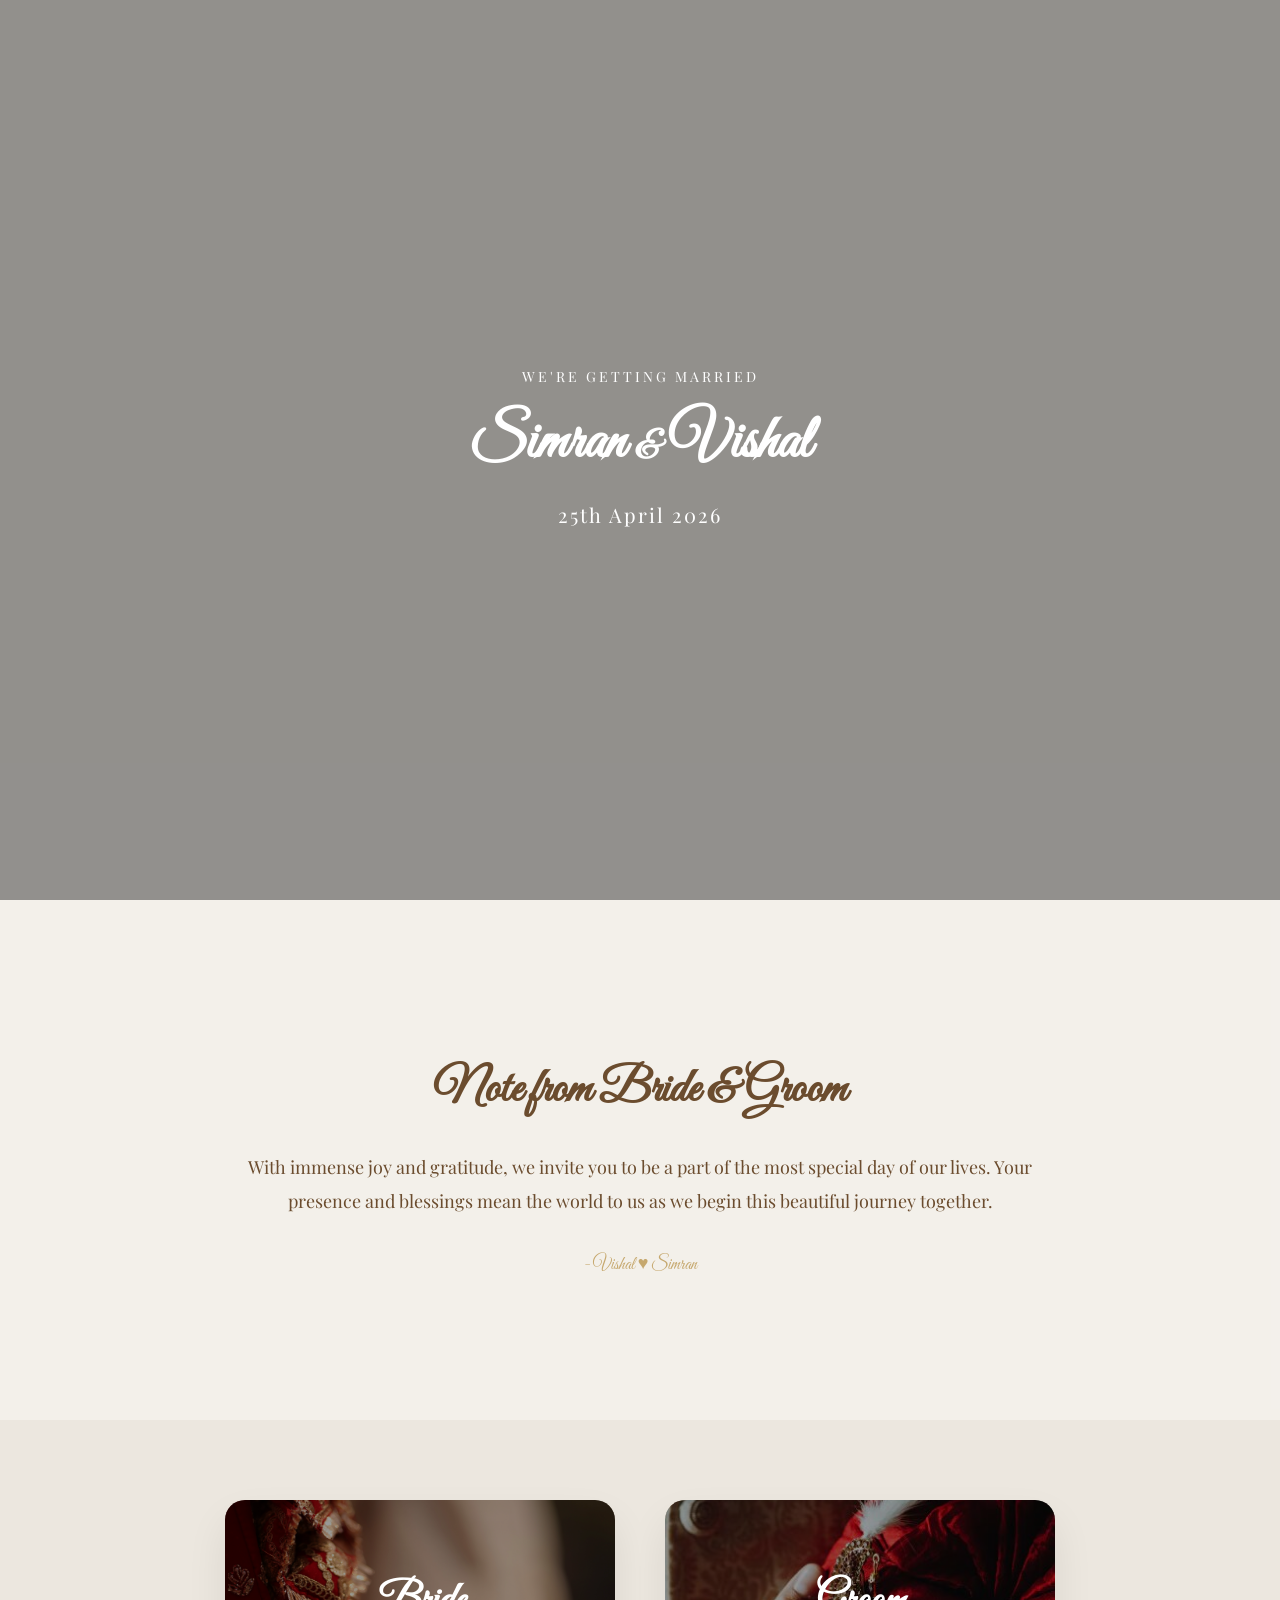
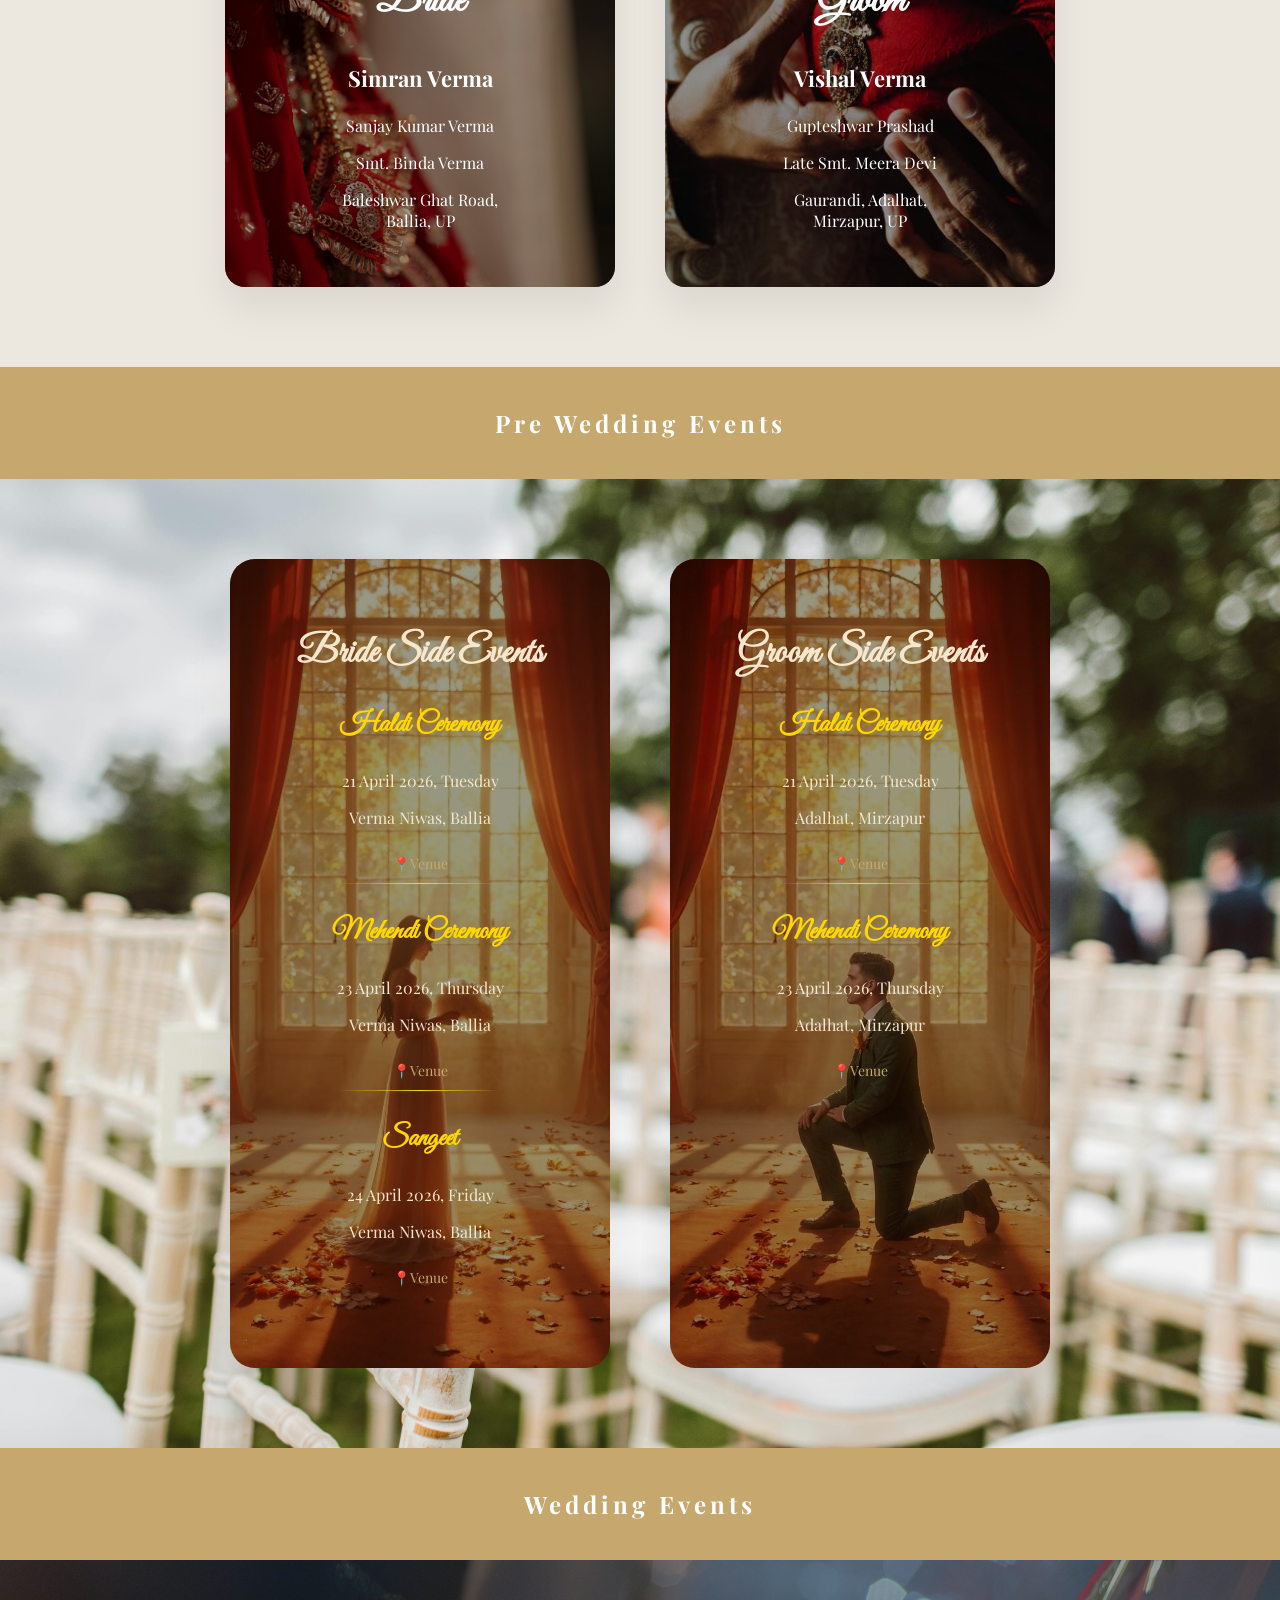
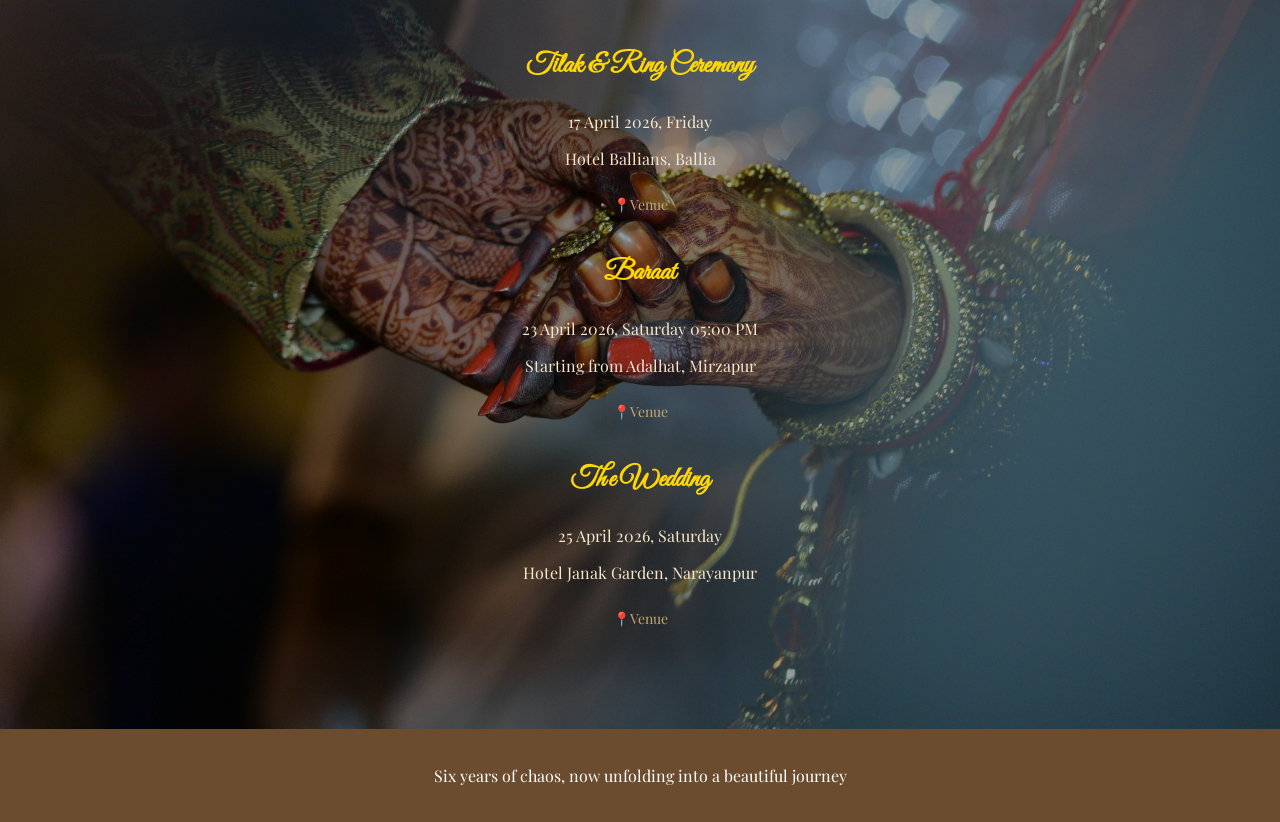
==== index.html @ 395eafcd "Update index.html" ====
<!DOCTYPE html>
<html lang="en">
<head>
    <meta charset="UTF-8">
    <meta name="viewport" content="width=device-width, initial-scale=1.0">
    <title>Simran Verma Weds Vishal Verma</title>

    <link href="https://fonts.googleapis.com/css2?family=Playfair+Display:wght@400;600&family=Great+Vibes&display=swap" rel="stylesheet">
    <link rel="stylesheet" href="style.css">
</head>
<script>
    const observer = new IntersectionObserver((entries) => {
        entries.forEach(entry => {
            if(entry.isIntersecting){
                entry.target.classList.add('show');
            }
        });
    }, {
        threshold: 0.2
    });

    document.querySelectorAll('.fade-in').forEach(el => {
        observer.observe(el);
    });
</script>
<body>

<!-- HERO SECTION -->
<section class="hero">
    <div class="overlay"></div>
    <div class="hero-content">
        <p class="top-text">WE'RE GETTING MARRIED</p>
        <h1 class="names">
            Simran <span>&</span> Vishal
        </h1>
        <p class="date">25th April 2026</p>
    </div>
</section>

<!-- Invitation Message -->
<section class="invitation-section">
    <div class="invitation-overlay"></div>

    <div class="invitation-content">
        <h2>Note from Bride & Groom</h2>
        <p>
            With immense joy and gratitude, we invite you to be a part of the
            most special day of our lives. Your presence and blessings mean the world to us as we begin
            this beautiful journey together.
        </p>
        <p class="signature">- Vishal ♥ Simran</p>
    </div>
</section>

<!-- BRIDE & GROOM DETAILS -->
<section class="couple-section">
    <div class="couple-box-bride">
        <h2>Bride</h2>
        <h3>Simran Verma</h3>
        <p>Sanjay Kumar Verma</p>
        <p>Smt. Binda Verma</p>
        <p>Baleshwar Ghat Road,<br>Ballia, UP</p>
    </div>

    <div class="couple-box-groom">
        <h2>Groom</h2>
        <h3>Vishal Verma</h3>
        <p>Gupteshwar Prashad</p>
        <p>Late Smt. Meera Devi</p>
        <p>Gaurandi, Adalhat,<br>Mirzapur, UP</p>
    </div>
</section>

<!-- PRE-WEDDING EVENTS -->
<section class="events-banner">
    <h2>Pre Wedding Events</h2>
</section>

<section class="events-grid">

    <!-- BRIDE SIDE EVENTS -->
    <div class="events-column events-column-bride">
        <h2>Bride Side Events</h2>

        <div class="event">
            <h3>Haldi Ceremony</h3>
            <p>21 April 2026, Tuesday</p>
            <p>Verma Niwas, Ballia</p>
            <a href="https://maps.app.goo.gl/3URLkUrjTAG8SNUw9"
               target="_blank"
               class="map-btn">
                📍Venue
            </a>
        </div>

        <div class="event">
            <h3>Mehendi Ceremony</h3>
            <p>23 April 2026, Thursday</p>
            <p>Verma Niwas, Ballia</p>
            <a href="https://maps.app.goo.gl/3URLkUrjTAG8SNUw9"
               target="_blank"
               class="map-btn">
                📍Venue
            </a>
        </div>

        <div class="event">
            <h3>Sangeet</h3>
            <p>24 April 2026, Friday</p>
            <p>Verma Niwas, Ballia</p>
            <a href="https://maps.app.goo.gl/3URLkUrjTAG8SNUw9"
               target="_blank"
               class="map-btn">
                📍Venue
            </a>
        </div>
    </div>

    <!-- GROOM SIDE EVENTS -->
    <div class="events-column events-column-groom">
        <h2>Groom Side Events</h2>

        <div class="event">
            <h3>Haldi Ceremony</h3>
            <p>21 April 2026, Tuesday</p>
            <p>Adalhat, Mirzapur</p>
            <a href="https://maps.app.goo.gl/bp29msp9GBs4qPZR9"
               target="_blank"
               class="map-btn">
                📍Venue
            </a>
        </div>

        <div class="event">
            <h3>Mehendi Ceremony</h3>
            <p>23 April 2026, Thursday</p>
            <p>Adalhat, Mirzapur</p>
            <a href="https://maps.app.goo.gl/bp29msp9GBs4qPZR9"
               target="_blank"
               class="map-btn">
                📍Venue
            </a>
        </div>
    </div>

</section>

<!-- MAIN EVENTS -->
<section class="main-events-banner">
    <h2>Wedding Events</h2>
</section>

<section class="events">
    <div class="event">
        <h3>Tilak & Ring Ceremony</h3>
        <p>17 April 2026, Friday</p>
        <p>Hotel Ballians, Ballia</p>
        <a href="https://maps.app.goo.gl/Qzhf5ViuwW3TLwXz7"
           target="_blank"
           class="map-btn">
            📍Venue
        </a>
    </div>

    <div class="event">
        <h3>Baraat</h3>
        <p>23 April 2026, Saturday 05:00 PM</p>
        <p>Starting from Adalhat, Mirzapur</p>
        <a href="https://maps.app.goo.gl/bp29msp9GBs4qPZR9"
           target="_blank"
           class="map-btn">
            📍Venue
        </a>
    </div>

    <div class="event">
        <h3>The Wedding</h3>
        <p>25 April 2026, Saturday</p>
        <p>Hotel Janak Garden, Narayanpur</p>
        <a href="https://maps.app.goo.gl/gWn8JpaJjytP5V3L7"
           target="_blank"
           class="map-btn">
            📍Venue
        </a>
    </div>
</section>

<footer>
    <p>Six years of chaos, now unfolding into a beautiful journey</p>
</footer>

</body>
</html>
---- style.css ----
/* GLOBAL */
body {
    margin: 0;
    font-family: 'Playfair Display', serif;
    background-color: #f3f0ea;
    color: #6b4c2e;
}

/* HERO */
.hero {
    height: 100vh;
    background: url('images/wedding-image.jpg') no-repeat center center/cover;
    display: flex;
    justify-content: center;
    align-items: center;
    text-align: center;
    position: relative;
}

.overlay {
    position: absolute;
    inset: 0;
    background: rgba(0,0,0,0.4);
}

.hero-content {
    position: relative;
    color: white;
}

.top-text {
    letter-spacing: 3px;
    font-size: 14px;
}

.names {
    font-family: 'Great Vibes', cursive;
    font-size: 60px;
    margin: 20px 0;
}

.names span {
    font-size: 40px;
}

.date {
    font-size: 20px;
    letter-spacing: 2px;
}

/* INVITATION */
.invitation-section{
    position:relative;
    padding:120px 20px;
    background: url('images/notes.jpg') no-repeat center center/cover;
    text-align:center;
}

.invitation-overlay{
    position:absolute;
    inset:0;
    background: rgba(243,240,234,0.4);
}

.invitation-content{
    position:relative;
    max-width:800px;
    margin:auto;
    color:#6b4c2e;
}

.invitation-content h2{
    font-family:'Great Vibes', cursive;
    font-size:48px;
    margin-bottom:30px;
}

.invitation-content p{
    font-size:18px;
    line-height:1.9;
}

/* COUPLE SECTION */
.couple-section{
    display:flex;
    gap:50px;
    padding:80px 20px;
    justify-content:center;
    flex-wrap:wrap;
    background:#ece7df;
}

.couple-box-bride,
.couple-box-groom{
    padding:40px 35px;
    width:320px;
    text-align:center;
    border-radius:20px;
    color:white;
    position:relative;
    overflow:hidden;
    box-shadow:0 20px 40px rgba(0,0,0,0.08);
}

/* Background images */
.couple-box-bride{
    background: url('images/bride.jpg') no-repeat center center/cover;
}

.couple-box-groom{
    background: url('images/groom.jpg') no-repeat center center/cover;
}

/* Overlay for readability */
.couple-box-bride::before,
.couple-box-groom::before{
    content:"";
    position:absolute;
    inset:0;
    background:rgba(0,0,0,0.4);
}

.couple-box-bride *,
.couple-box-groom *{
    position:relative;
    z-index:2;
}

.couple-box-bride h2,
.couple-box-groom h2{
    font-family:'Great Vibes', cursive;
    font-size:42px;
}

.couple-box-bride h3,
.couple-box-groom h3{
    font-size:22px;
}

/* EVENTS BANNER */
.events-banner {
    background: #c6a86e;
    color: white;
    padding: 20px 20px;
    text-align: center;
    letter-spacing: 4px;
}

/* EVENTS GRID */
.events-grid{
    display:flex;
    gap:60px;
    padding:80px 20px;
    justify-content:center;
    flex-wrap:wrap;
    background: url('images/pexels-jeremy-wong-382920-1082024.jpg') no-repeat center center/cover;
}

/* Common column */
.events-column{
    width:340px;
    padding:40px 30px;
    border-radius:25px;
    position:relative;
    text-align:center;
    box-shadow:0 20px 45px rgba(0,0,0,0.08);
    overflow:hidden;
}

/* Backgrounds */
.events-column-bride{
    background: url('images/bride-bg.jpg') no-repeat center center/cover;
}

.events-column-groom{
    background: url('images/groom-bg.jpg') no-repeat center center/cover;
}

/* Overlay */
.events-column::before{
    content:"";
    position:absolute;
    inset:0;
    background:rgba(0,0,0,0.4);
}

.events-column *{
    position:relative;
    z-index:2;
}

/* Headings */
.events-column h2{
    font-family:'Great Vibes', cursive;
    font-size:38px;
    margin-bottom:30px;
    color:#f5e6cc;
}

/* Events */
.event{
    margin-bottom:40px;
    position:relative;
}

.event h3{
    font-family:'Great Vibes', cursive;
    font-size:28px;
    color:#ffd700;
}

.event p{
    color:#f5e6cc;
}

/* ✅ WORKING SEPARATOR */
.events-column .event:not(:last-child)::after{
    content:"";
    position:absolute;
    bottom:-10px;
    left:25%;
    width:50%;
    height:1px;
    background:linear-gradient(to right,transparent,#ffd700,transparent);
}

/* MAIN EVENTS */
.main-events-banner {
    background: #c6a86e;
    color: white;
    padding: 20px 20px;
    text-align: center;
    letter-spacing: 4px;
}

.events {
    padding: 60px 20px;
    text-align: center;
    background: url('images/mainWedding.jpg') no-repeat center center/cover;
    color:white;
    position:relative;
}

.events::before{
    content:"";
    position:absolute;
    inset:0;
    background:rgba(0,0,0,0.4);
}

.events *{
    position:relative;
    z-index:2;
}

/* FOOTER */
footer {
    background: #6b4c2e;
    color: white;
    text-align: center;
    padding: 20px;
}

/* ANIMATION */
.fade-in {
    opacity: 0;
    transform: translateY(40px);
    transition: all 0.8s ease-out;
}

.fade-in.show {
    opacity: 1;
    transform: translateY(0);
}

/* MOBILE */
@media(max-width:768px){
    .events-grid,
    .couple-section{
        flex-direction:column;
        align-items:center;
    }

    .invitation-content h2{
        font-size:38px;
    }

    .invitation-content p{
        font-size:16px;
    }
        .names {
            font-size: 40px;
        }

        .date {
            font-size: 16px;
        }

        .top-text {
            font-size: 12px;
        }
            .invitation-section,
            .events,
            .events-grid,
            .couple-section {
                padding: 50px 15px;
            }
}

/*Premium Card Hover Effect*/
.couple-box-bride,
.couple-box-groom,
.events-column {
    transition: transform 0.4s ease, box-shadow 0.4s ease;
}

.couple-box-bride:hover,
.couple-box-groom:hover,
.events-column:hover {
    transform: translateY(-10px) scale(1.02);
    box-shadow: 0 30px 60px rgba(0,0,0,0.2);
}

/*Smooth Fade + Stagger Animation*/
/* Base animation */
.fade-in {
    opacity: 0;
    transform: translateY(50px);
    transition: all 0.9s ease;
}

.fade-in.show {
    opacity: 1;
    transform: translateY(0);
}

/* Stagger effect for child elements */
/* Base animation */
.fade-in {
    opacity: 0;
    transform: translateY(50px);
    transition: all 0.9s ease;
}

.fade-in.show {
    opacity: 1;
    transform: translateY(0);
}

/* Stagger effect for child elements */
.fade-in .event {
    opacity: 0;
    transform: translateY(30px);
    transition: all 0.6s ease;
}

.fade-in.show .event {
    opacity: 1;
    transform: translateY(0);
}

.fade-in.show .event:nth-child(1) { transition-delay: 0.2s; }
.fade-in.show .event:nth-child(2) { transition-delay: 0.4s; }
.fade-in.show .event:nth-child(3) { transition-delay: 0.6s; }

.signature {
    margin-top: 30px;
    font-family: 'Great Vibes', cursive;
    font-size: 34px;
    color: #c6a86e;
    opacity: 0;
    animation: fadeIn 2s ease forwards;
    animation-delay: 1s;
}

@keyframes fadeIn {
    to {
        opacity: 1;
    }
}

/* Hero background zoom */
.hero {
    animation: zoomBg 8s ease-in-out infinite alternate;
}

@keyframes zoomBg {
    from {
        background-size: 100%;
    }
    to {
        background-size: 110%;
    }
}

/* Text animation */
.hero-content {
    opacity: 0;
    transform: translateY(40px);
    animation: fadeUp 1.5s ease forwards;
    animation-delay: 0.5s;
}

@keyframes fadeUp {
    to {
        opacity: 1;
        transform: translateY(0);
    }
}

.map-btn {
    display: inline-block;
    margin-top: 10px;
    font-size: 14px;
    color: #c6a86e;
    text-decoration: none;
    border-bottom: 1px solid transparent;
    transition: all 0.3s ease;
}

/* Hover effect */
.map-btn:hover {
    color: #ffd700;
    border-bottom: 1px solid #ffd700;
        font-size: 12px;
        padding: 6px 10px;
}

.couple-box-bride,
.couple-box-groom,
.events-column {
    width: 100%;
    max-width: 320px;
}
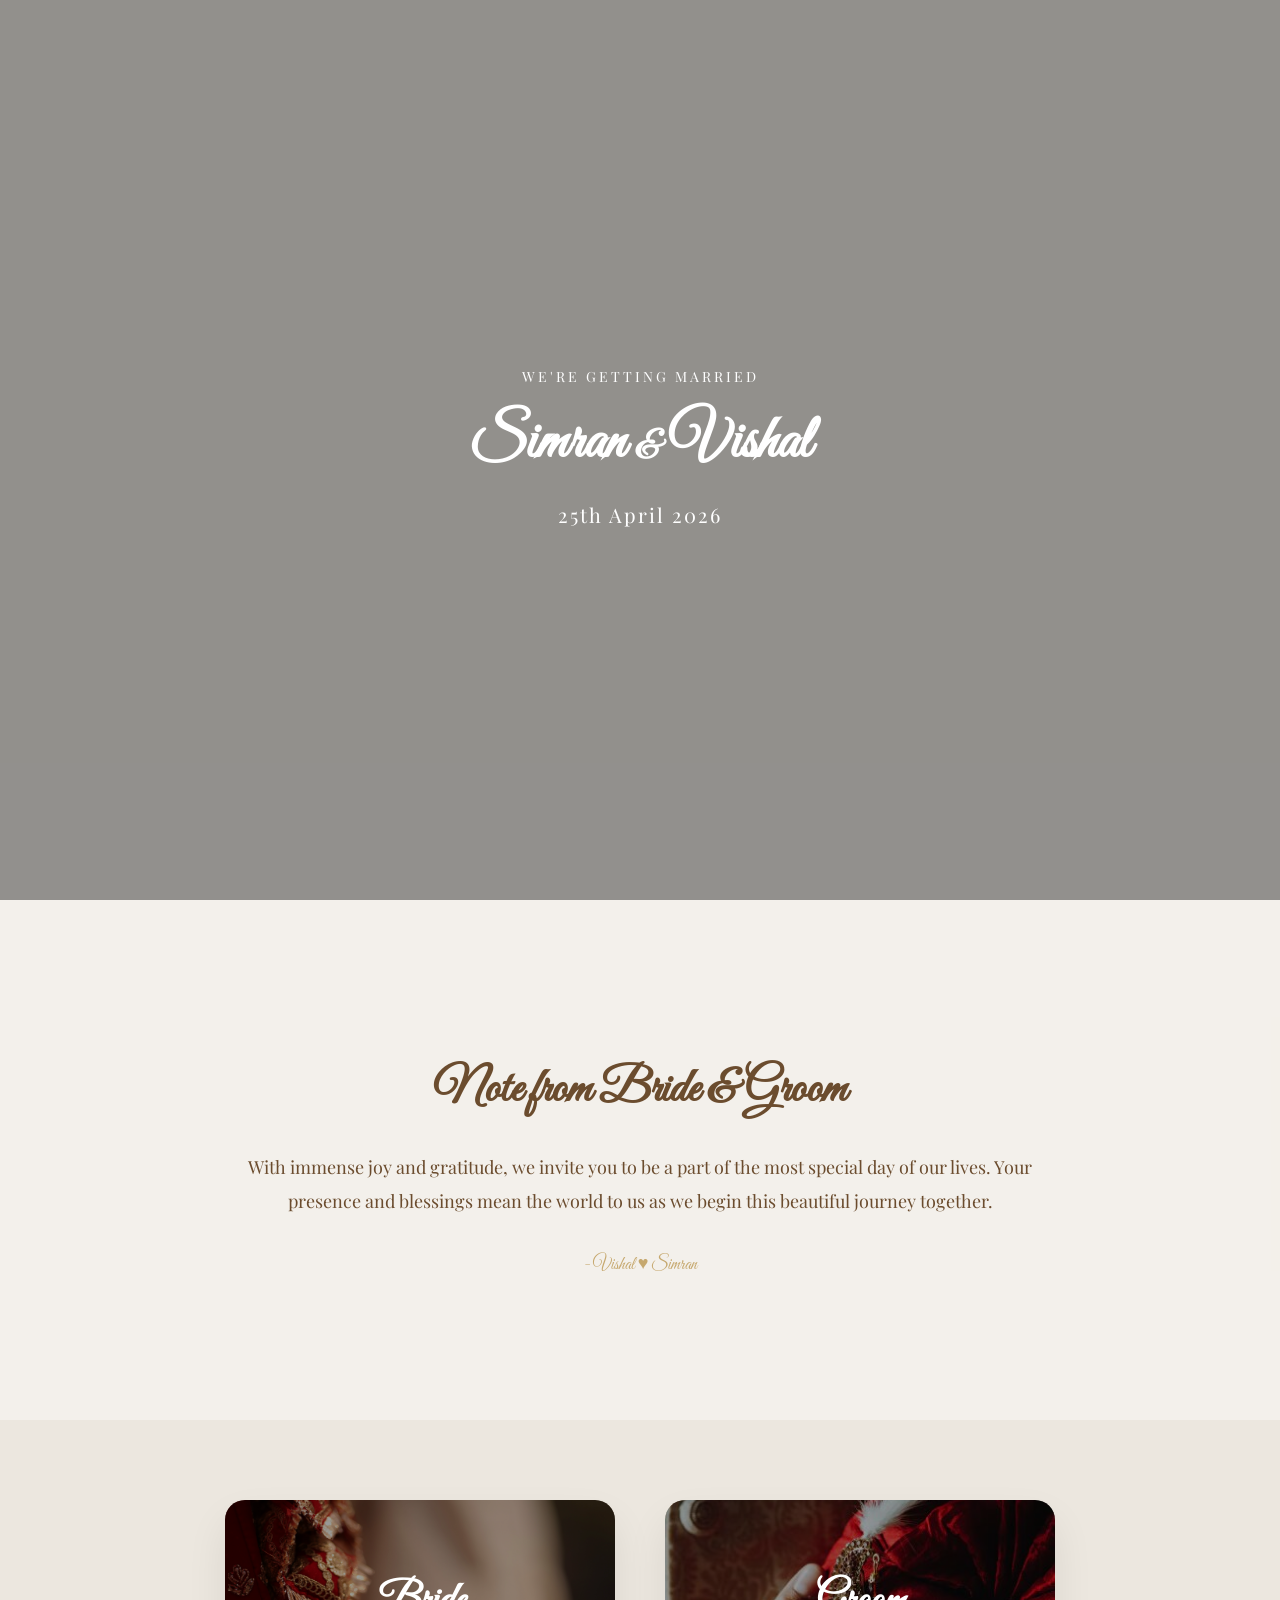
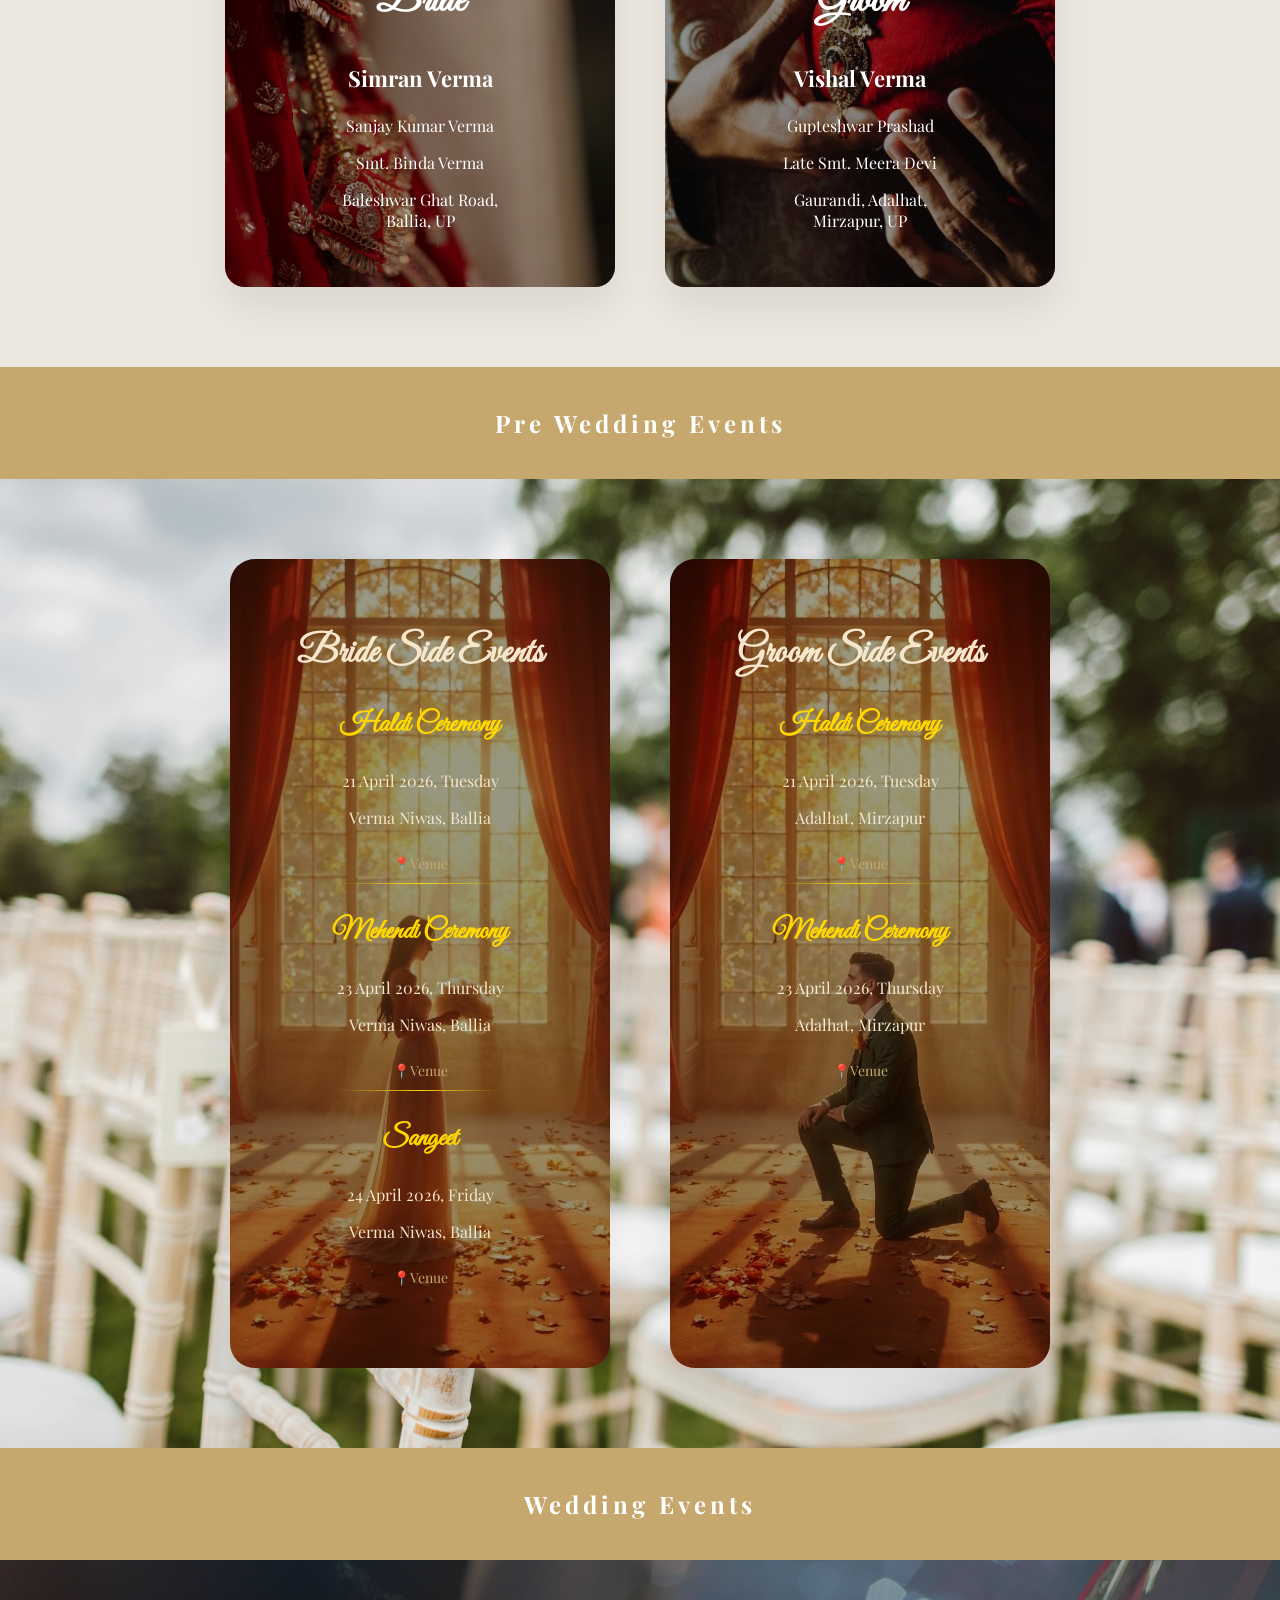
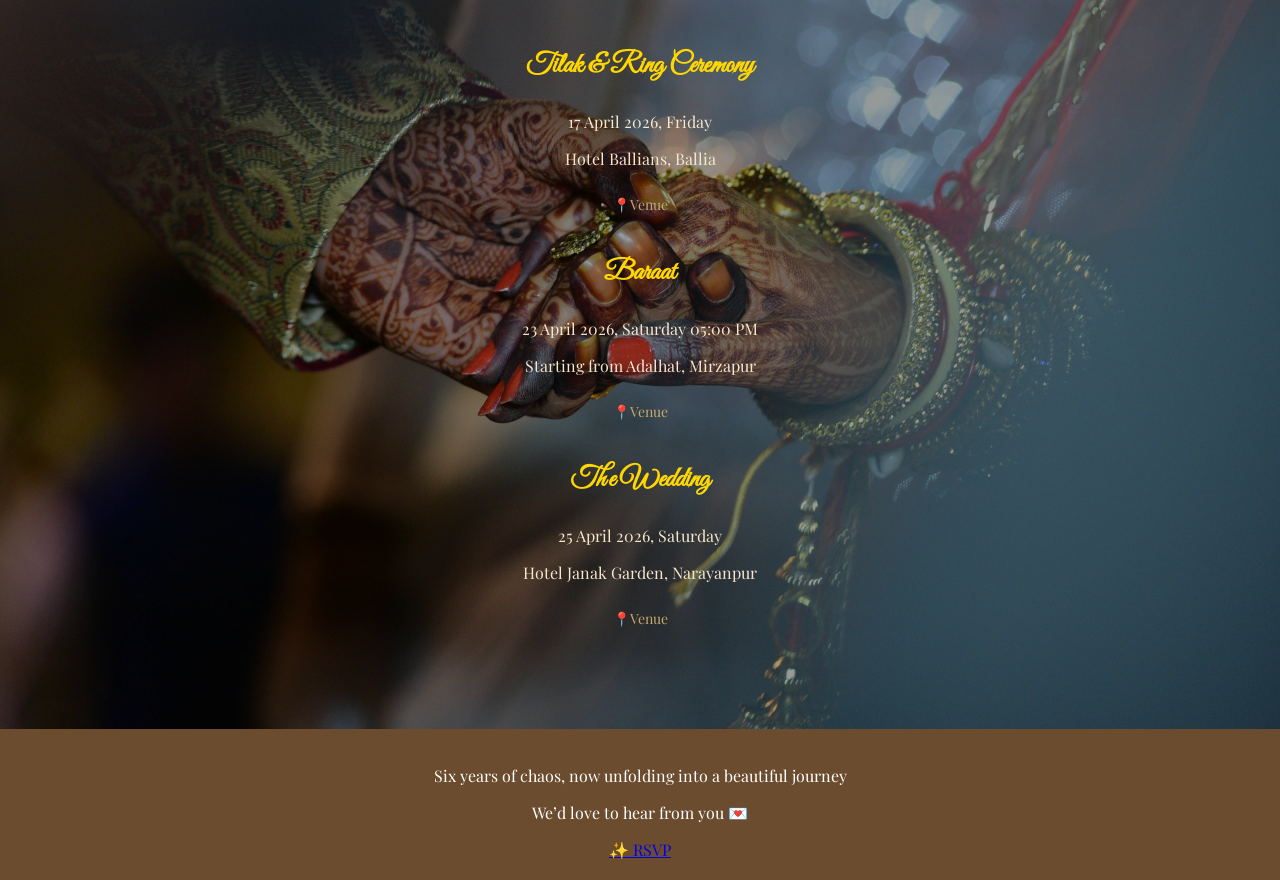
==== commit 11008fd1: "Update index.html" ====
--- a/index.html
+++ b/index.html
@@ -8,20 +8,19 @@
     <link href="https://fonts.googleapis.com/css2?family=Playfair+Display:wght@400;600&family=Great+Vibes&display=swap" rel="stylesheet">
     <link rel="stylesheet" href="style.css">
 </head>
+<audio id="bg-music" loop>
+    <source src="audio/musicBg.mp3" type="audio/mpeg">
+</audio>
 <script>
-    const observer = new IntersectionObserver((entries) => {
-        entries.forEach(entry => {
-            if(entry.isIntersecting){
-                entry.target.classList.add('show');
-            }
-        });
-    }, {
-        threshold: 0.2
-    });
+    const audio = document.getElementById("bg-music");
 
-    document.querySelectorAll('.fade-in').forEach(el => {
-        observer.observe(el);
-    });
+    function startMusic() {
+        audio.play();
+    }
+
+    document.addEventListener("click", startMusic, { once: true });
+    document.addEventListener("scroll", startMusic, { once: true });
+    document.addEventListener("touchstart", startMusic, { once: true });
 </script>
 <body>
 
@@ -187,6 +186,13 @@
 
 <footer>
     <p>Six years of chaos, now unfolding into a beautiful journey</p>
+    <p class="form-text">We’d love to hear from you 💌</p>
+
+    <a href="https://forms.gle/QUXKWkHYwmwhKMMW7"
+       target="_blank"
+       class="form-btn">
+        ✨ RSVP
+    </a>
 </footer>
 
 </body>
--- a/style.css
+++ b/style.css
@@ -7,25 +7,52 @@
 }
 
 /* HERO */
+html, body {
+    margin: 0;
+    padding: 0;
+}
+
+/* HERO */
 .hero {
+    position: relative;
+
+    width: 100%;
     height: 100vh;
-    background: url('images/wedding-image.jpg') no-repeat center center/cover;
+    height: 100dvh;
+
     display: flex;
     justify-content: center;
     align-items: center;
     text-align: center;
-    position: relative;
-}
-
+
+    overflow: hidden;
+}
+
+/* BACKGROUND IMAGE AS LAYER (IMPORTANT CHANGE) */
+.hero::before {
+    content: "";
+    position: absolute;
+    inset: 0;
+
+    background: url('images/wedding-image.jpg') center/cover no-repeat;
+
+    z-index: 0;
+}
+
+/* OVERLAY */
 .overlay {
     position: absolute;
     inset: 0;
     background: rgba(0,0,0,0.4);
-}
-
+    z-index: 1;
+}
+
+/* CONTENT */
 .hero-content {
     position: relative;
+    z-index: 2;
     color: white;
+    padding: 0 20px;
 }
 
 .top-text {
@@ -280,6 +307,10 @@
         flex-direction:column;
         align-items:center;
     }
+        .hero {
+            height: 100dvh;
+            min-height: 100dvh;
+        }
 
     .invitation-content h2{
         font-size:38px;
@@ -431,4 +462,4 @@
 .events-column {
     width: 100%;
     max-width: 320px;
-}+}
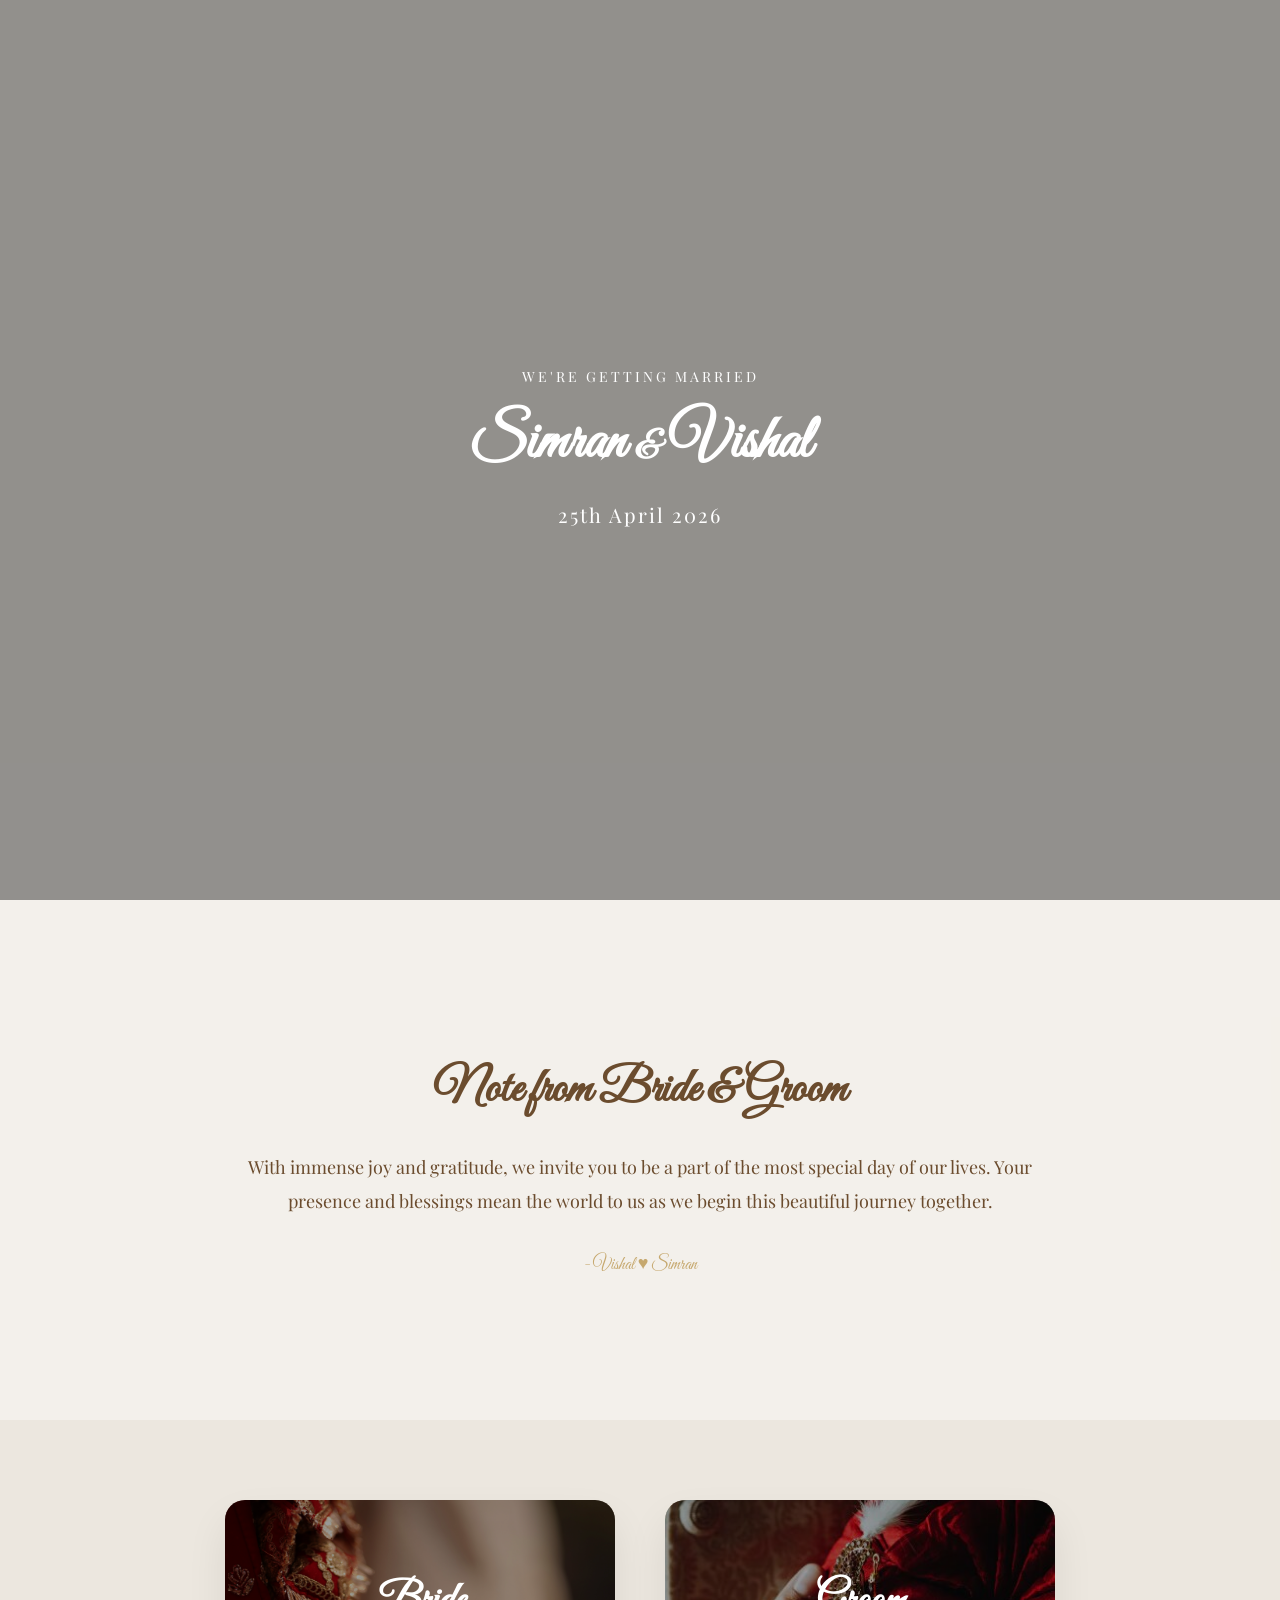
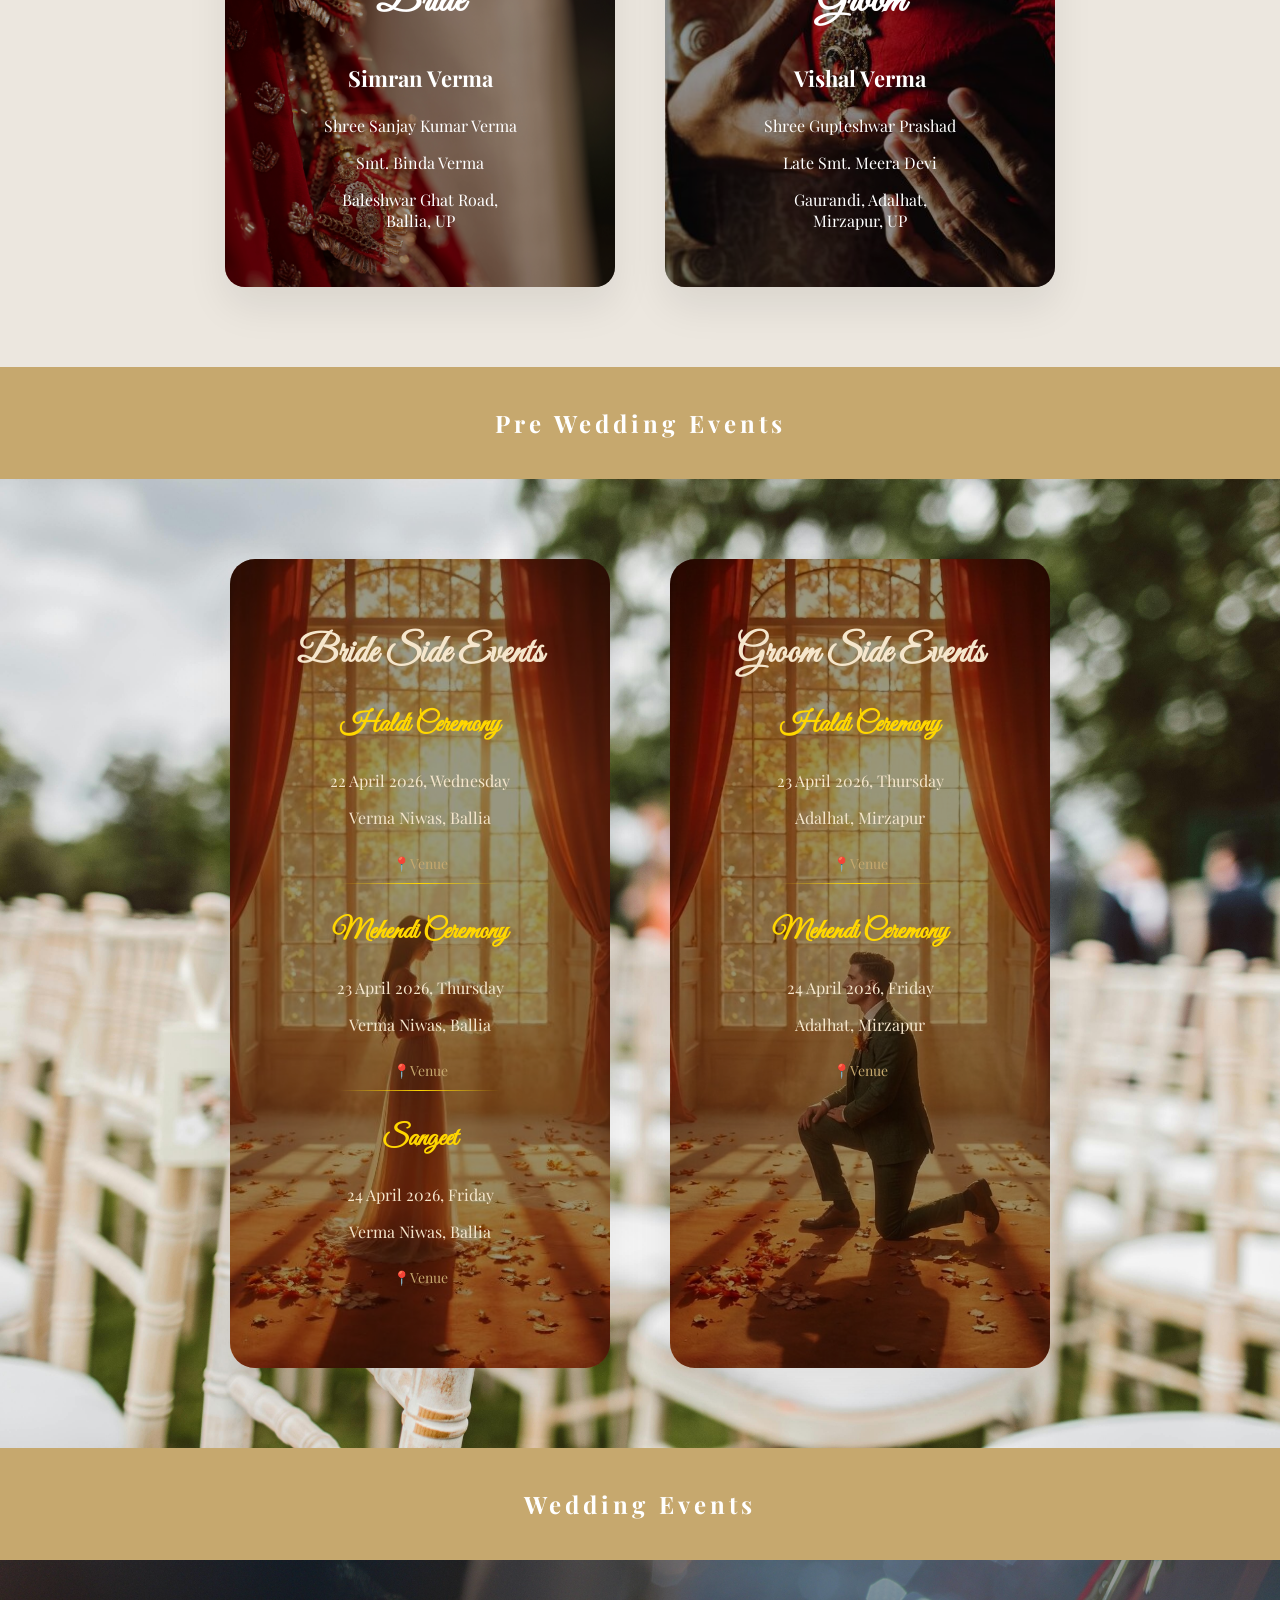
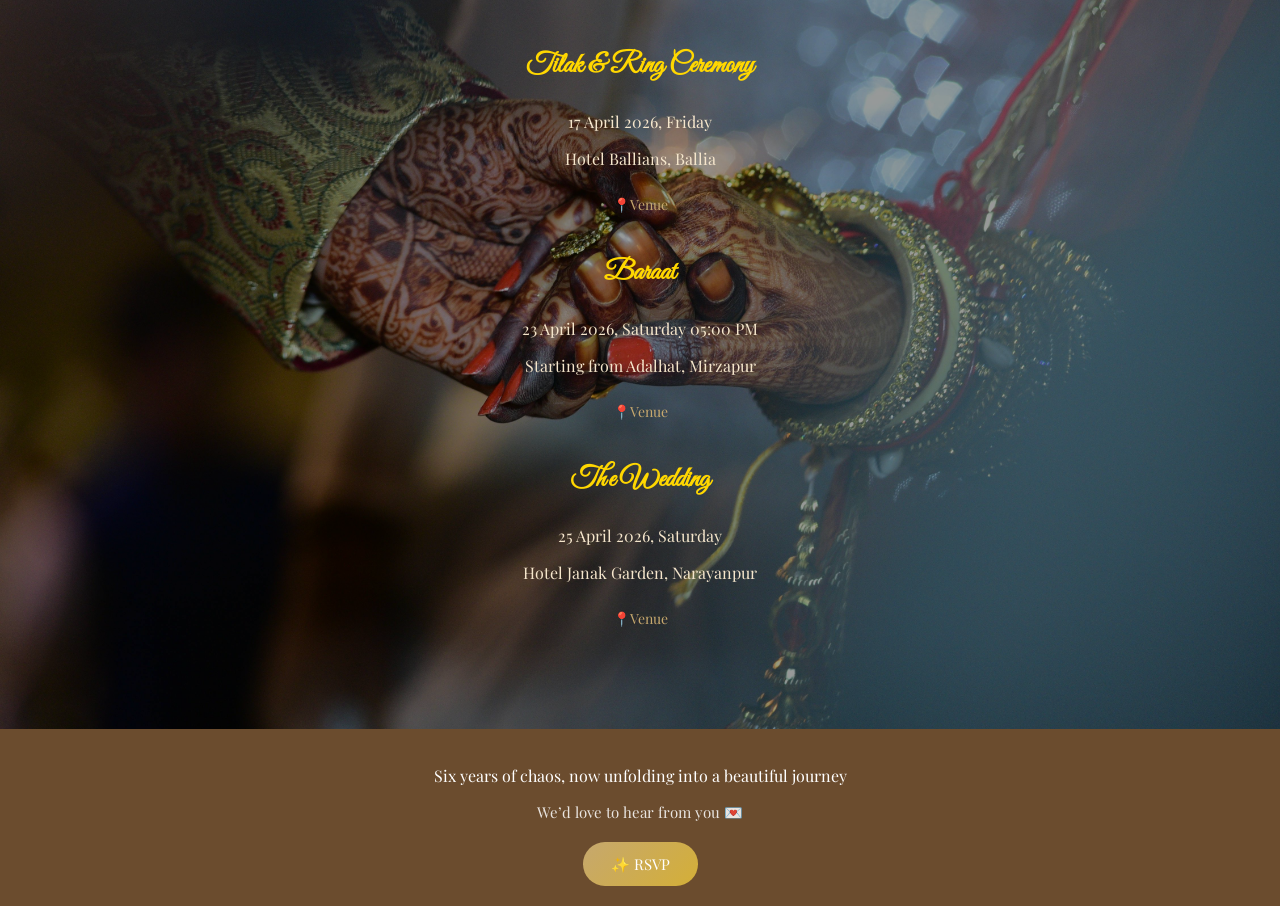
==== commit d07d2067: "Update index.html" ====
--- a/index.html
+++ b/index.html
@@ -56,7 +56,7 @@
     <div class="couple-box-bride">
         <h2>Bride</h2>
         <h3>Simran Verma</h3>
-        <p>Sanjay Kumar Verma</p>
+        <p>Shree Sanjay Kumar Verma</p>
         <p>Smt. Binda Verma</p>
         <p>Baleshwar Ghat Road,<br>Ballia, UP</p>
     </div>
@@ -64,7 +64,7 @@
     <div class="couple-box-groom">
         <h2>Groom</h2>
         <h3>Vishal Verma</h3>
-        <p>Gupteshwar Prashad</p>
+        <p>Shree Gupteshwar Prashad</p>
         <p>Late Smt. Meera Devi</p>
         <p>Gaurandi, Adalhat,<br>Mirzapur, UP</p>
     </div>
@@ -83,7 +83,7 @@
 
         <div class="event">
             <h3>Haldi Ceremony</h3>
-            <p>21 April 2026, Tuesday</p>
+            <p>22 April 2026, Wednesday</p>
             <p>Verma Niwas, Ballia</p>
             <a href="https://maps.app.goo.gl/3URLkUrjTAG8SNUw9"
                target="_blank"
@@ -121,7 +121,7 @@
 
         <div class="event">
             <h3>Haldi Ceremony</h3>
-            <p>21 April 2026, Tuesday</p>
+            <p>23 April 2026, Thursday</p>
             <p>Adalhat, Mirzapur</p>
             <a href="https://maps.app.goo.gl/bp29msp9GBs4qPZR9"
                target="_blank"
@@ -132,7 +132,7 @@
 
         <div class="event">
             <h3>Mehendi Ceremony</h3>
-            <p>23 April 2026, Thursday</p>
+            <p>24 April 2026, Friday</p>
             <p>Adalhat, Mirzapur</p>
             <a href="https://maps.app.goo.gl/bp29msp9GBs4qPZR9"
                target="_blank"
--- a/style.css
+++ b/style.css
@@ -463,3 +463,44 @@
     width: 100%;
     max-width: 320px;
 }
+
+/* form css */
+/* FOOTER */
+.footer {
+    background: linear-gradient(135deg, #6b4c2e, #3e2a1a);
+    color: white;
+    text-align: center;
+    padding: 60px 20px;
+}
+
+/* Tagline */
+.tagline {
+    font-size: 18px;
+    margin-bottom: 20px;
+    opacity: 0.9;
+}
+
+/* Small text */
+.form-text {
+    margin-bottom: 20px;
+    font-size: 15px;
+    opacity: 0.85;
+}
+
+/* Button */
+.form-btn {
+    display: inline-block;
+    background: linear-gradient(135deg, #c6a86e, #d4af37);
+    color: white;
+    padding: 12px 28px;
+    border-radius: 30px;
+    text-decoration: none;
+    font-size: 15px;
+    transition: all 0.3s ease;
+}
+
+/* Hover */ 
+.form-btn:hover {
+    transform: translateY(-3px);
+    box-shadow: 0 10px 25px rgba(0,0,0,0.3);
+}
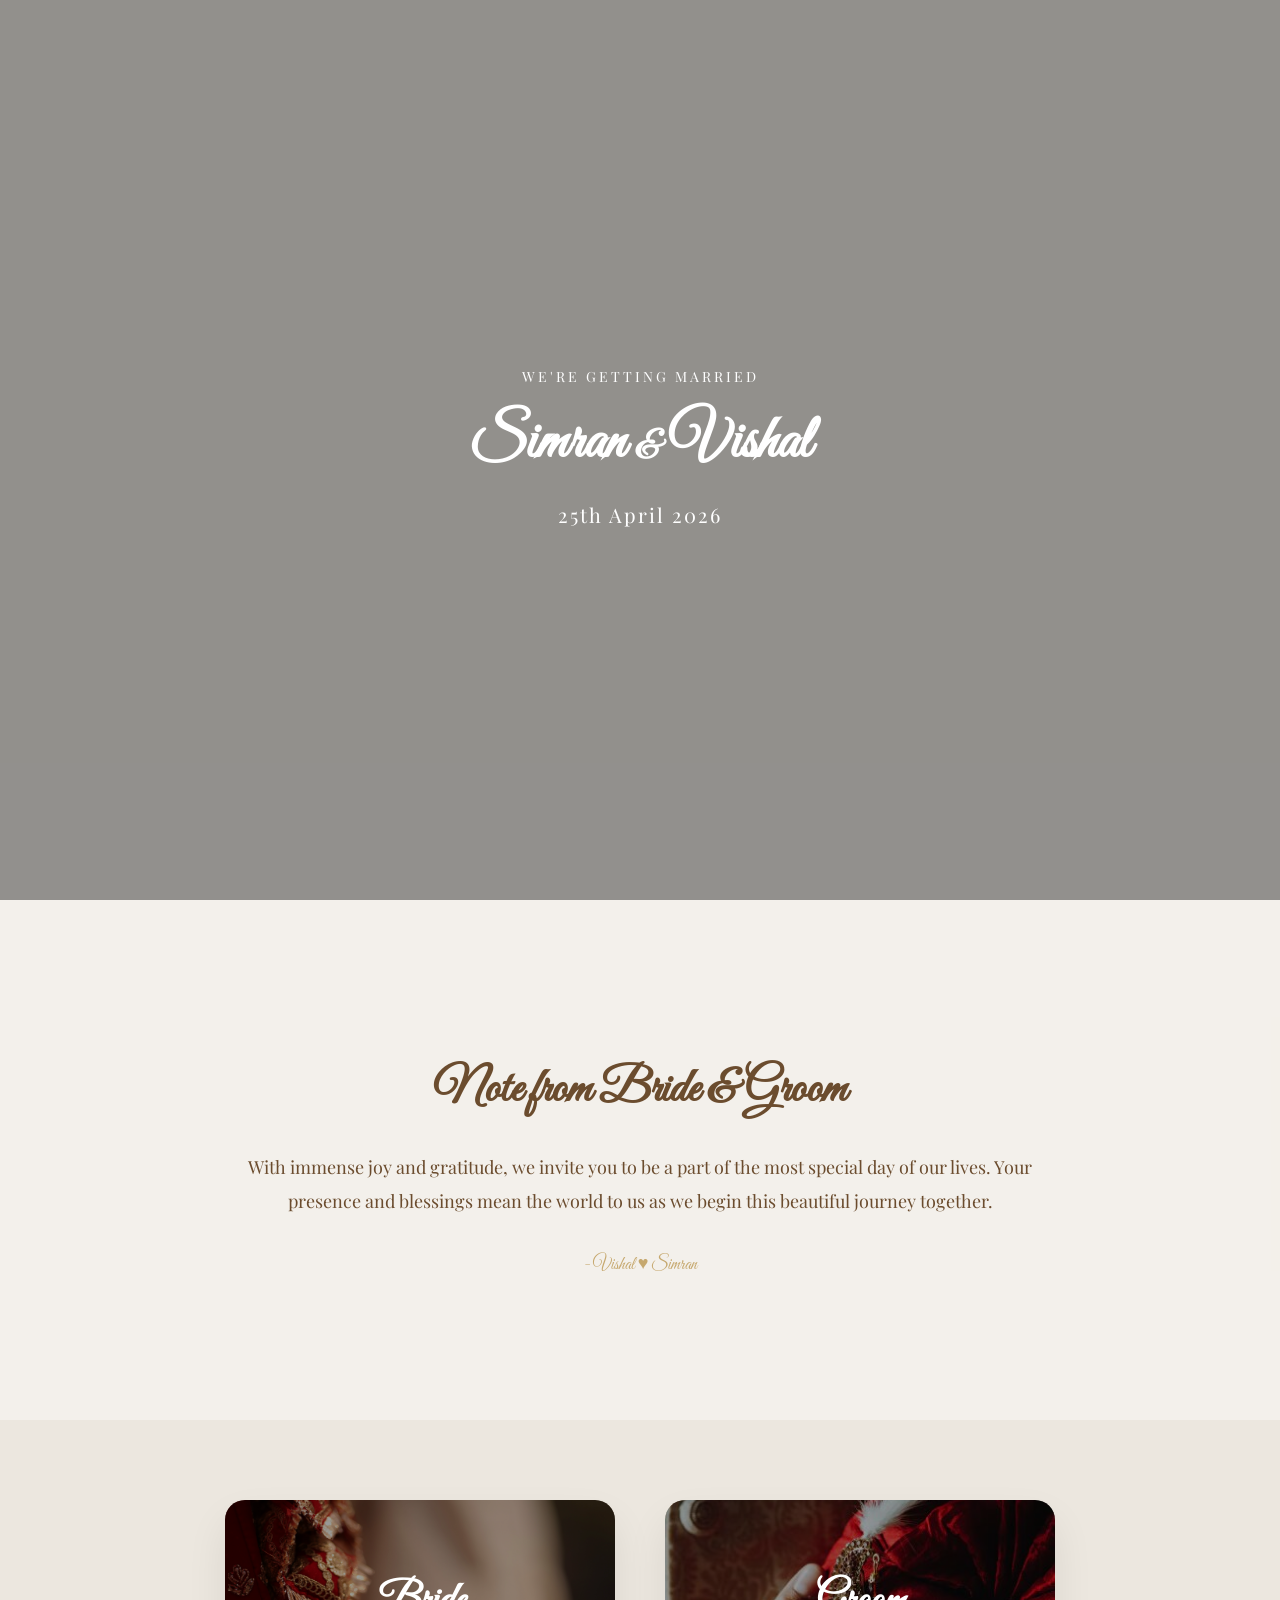
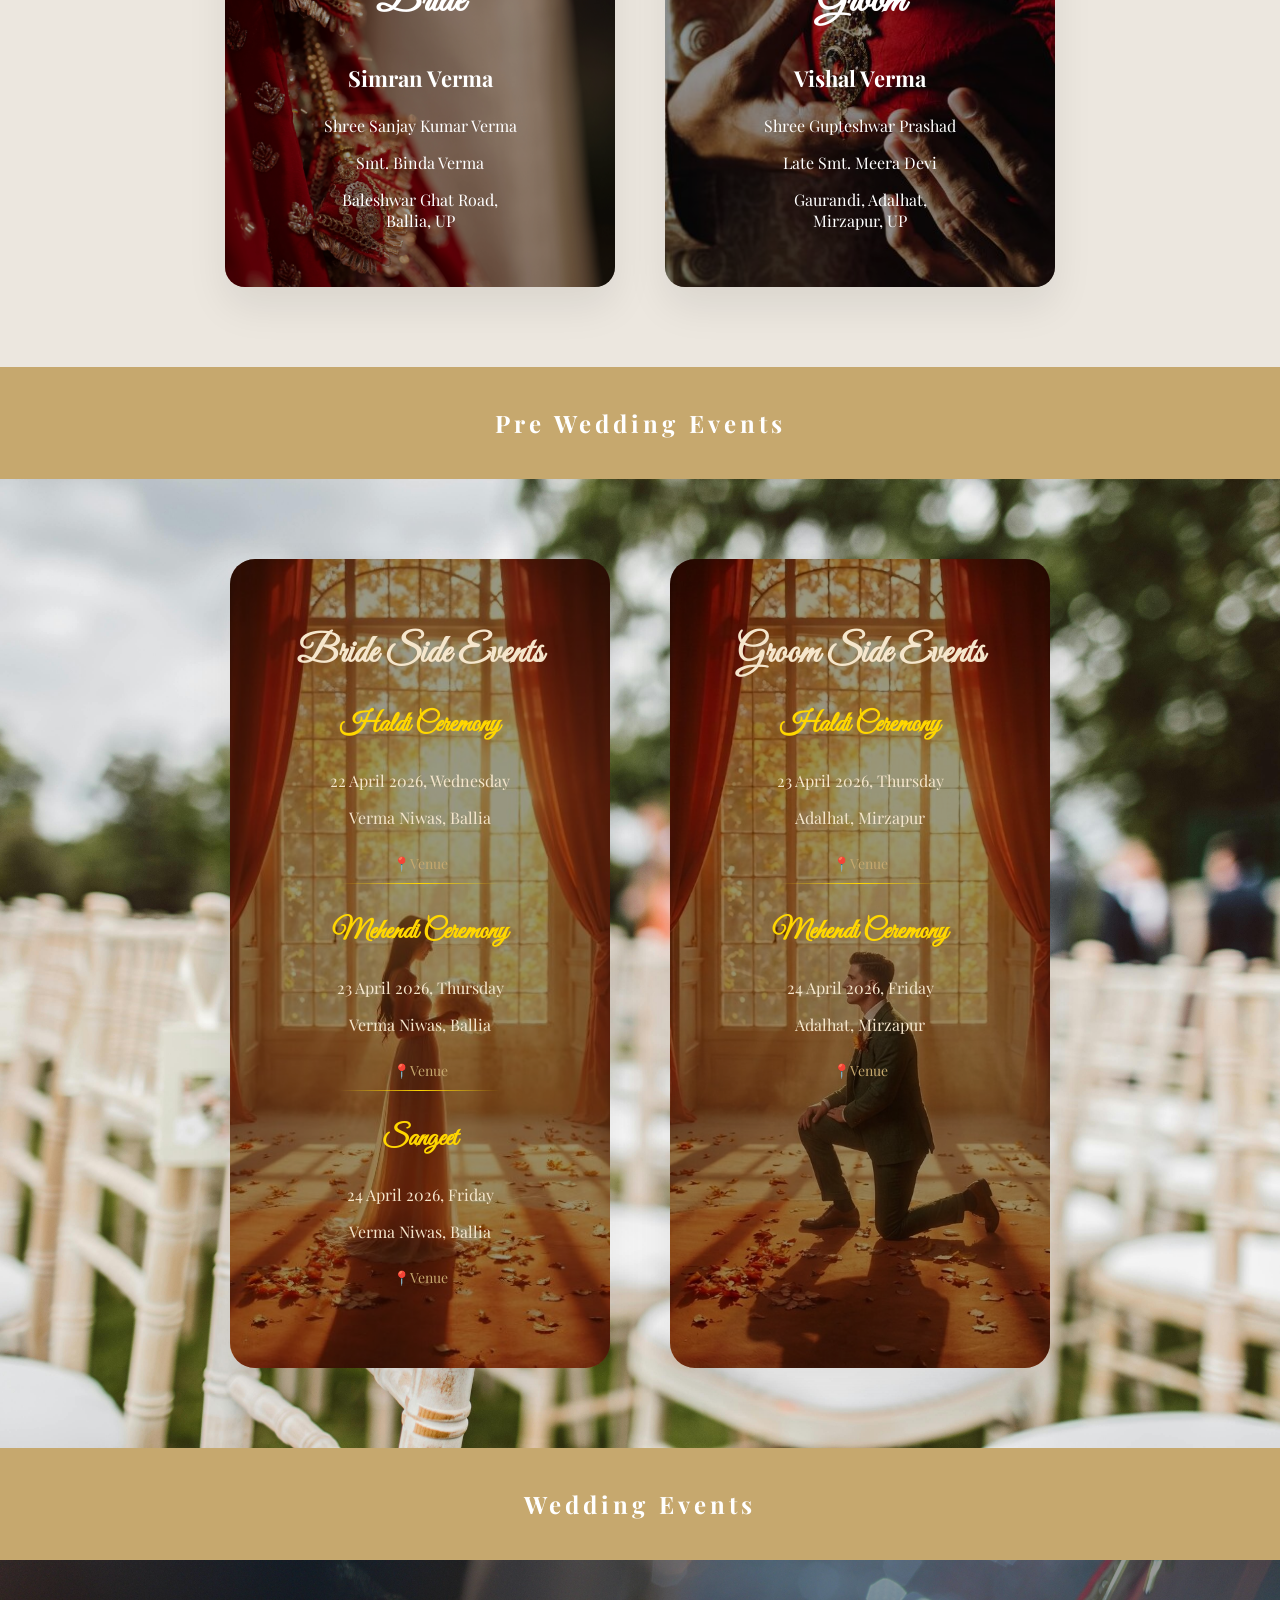
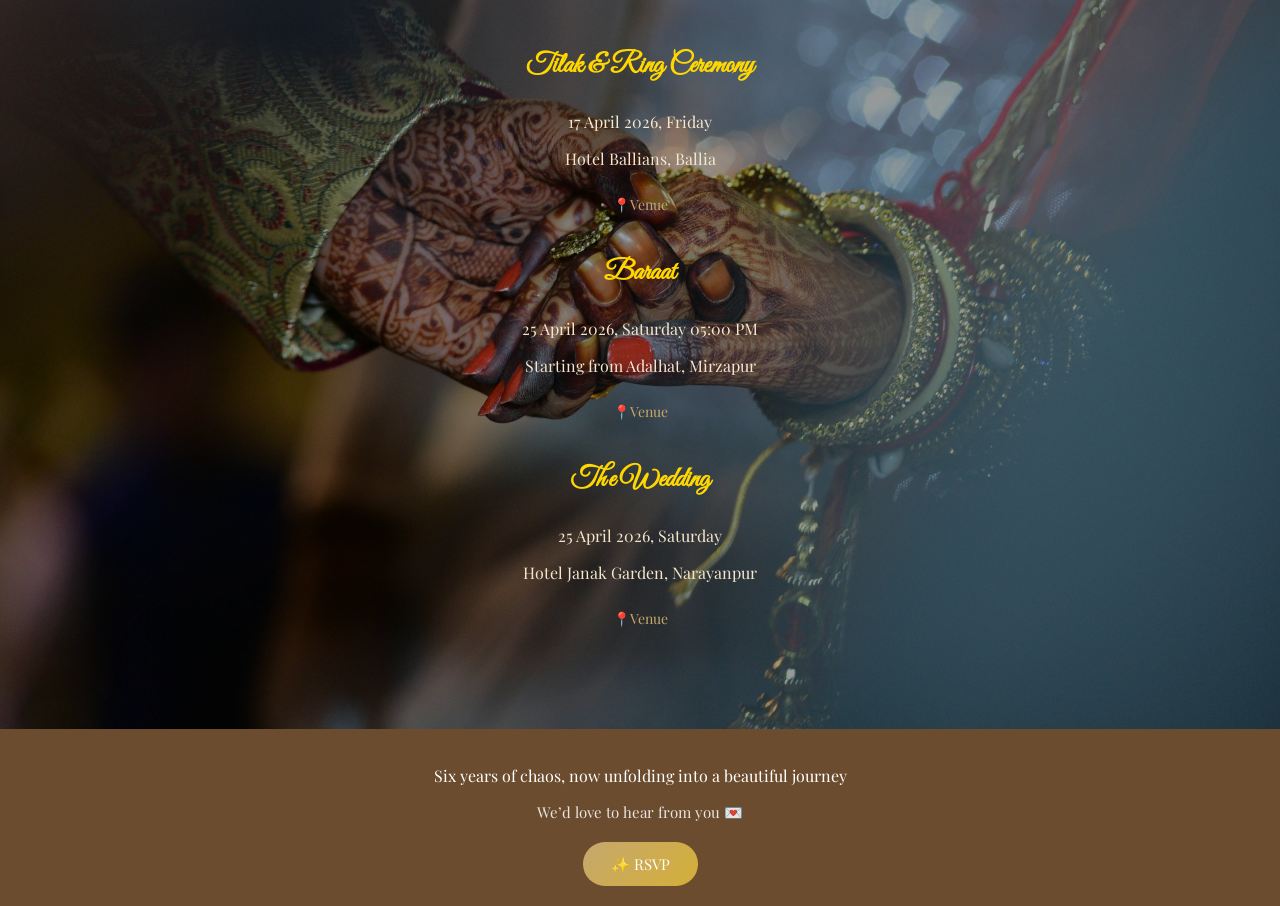
==== commit ce52f06f: "Update index.html" ====
--- a/index.html
+++ b/index.html
@@ -163,7 +163,7 @@
 
     <div class="event">
         <h3>Baraat</h3>
-        <p>23 April 2026, Saturday 05:00 PM</p>
+        <p>25 April 2026, Saturday 05:00 PM</p>
         <p>Starting from Adalhat, Mirzapur</p>
         <a href="https://maps.app.goo.gl/bp29msp9GBs4qPZR9"
            target="_blank"
@@ -194,6 +194,6 @@
         ✨ RSVP
     </a>
 </footer>
-
+    
 </body>
 </html>
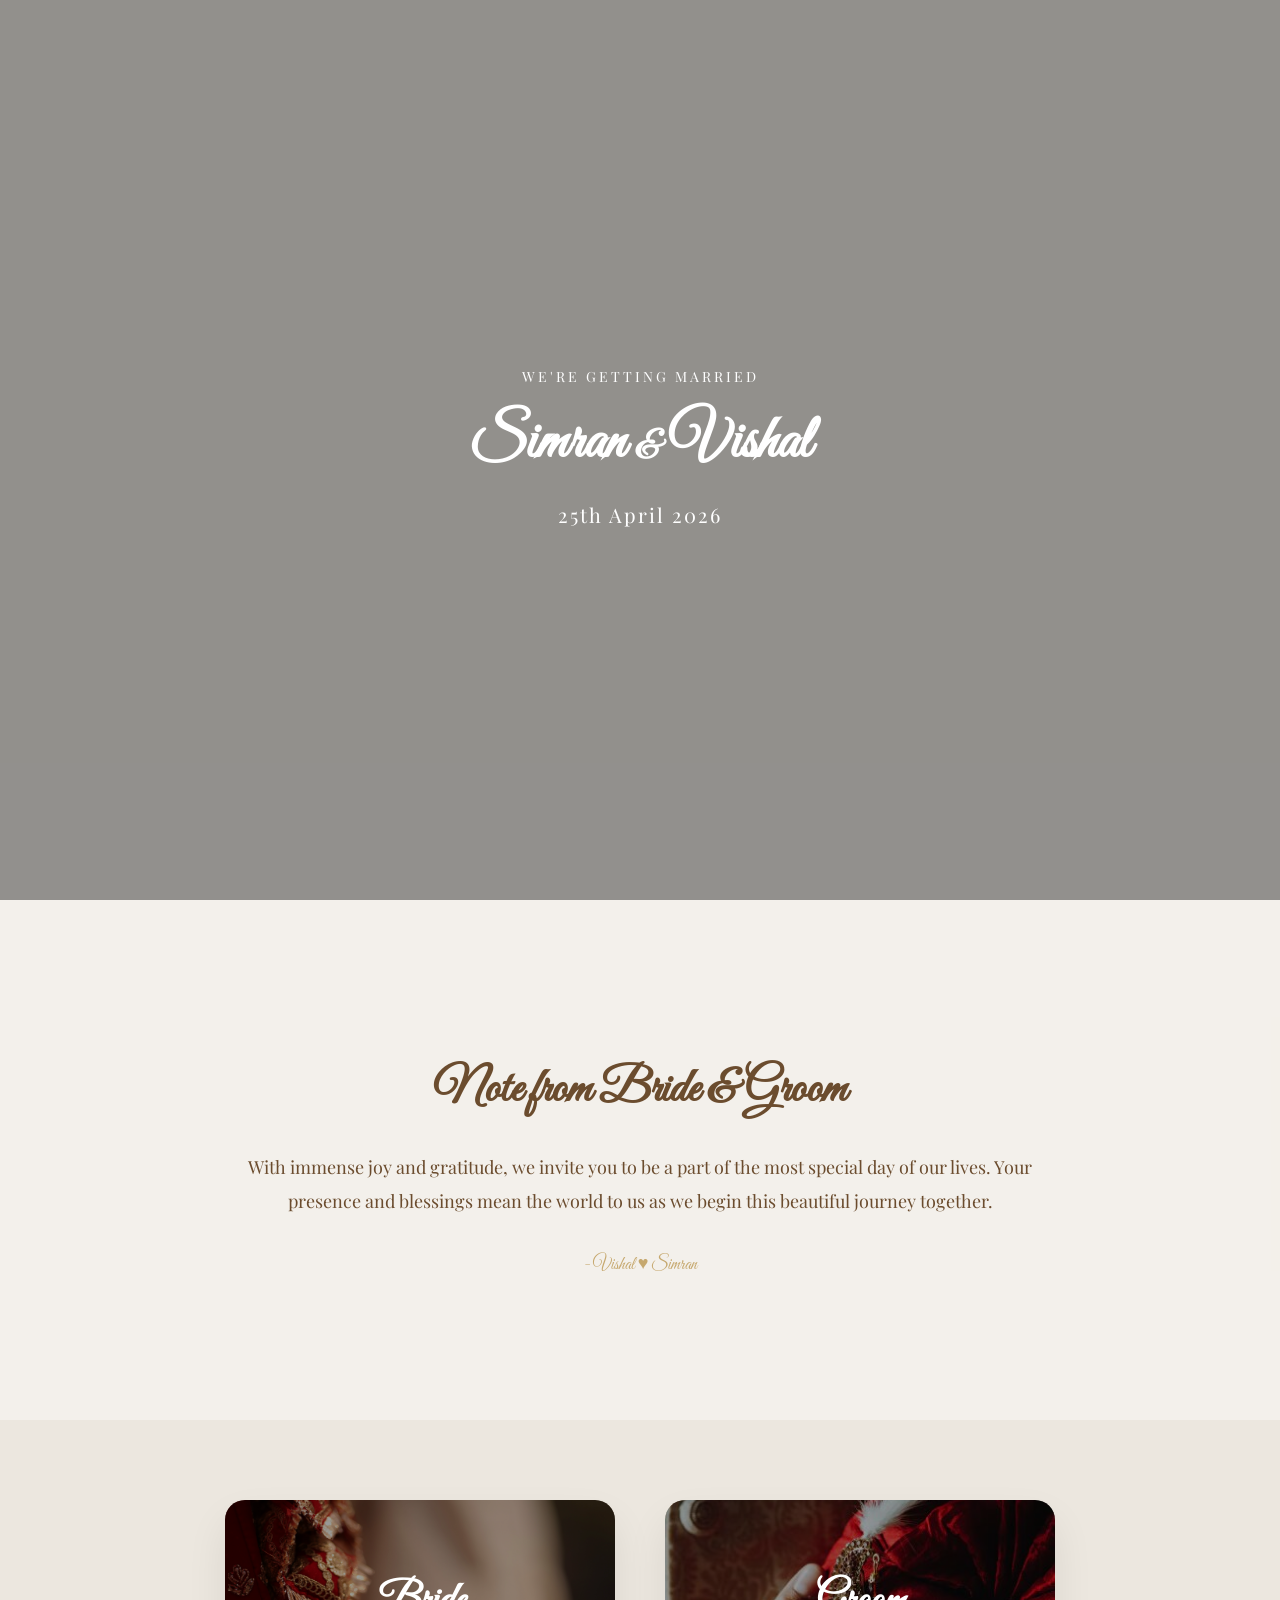
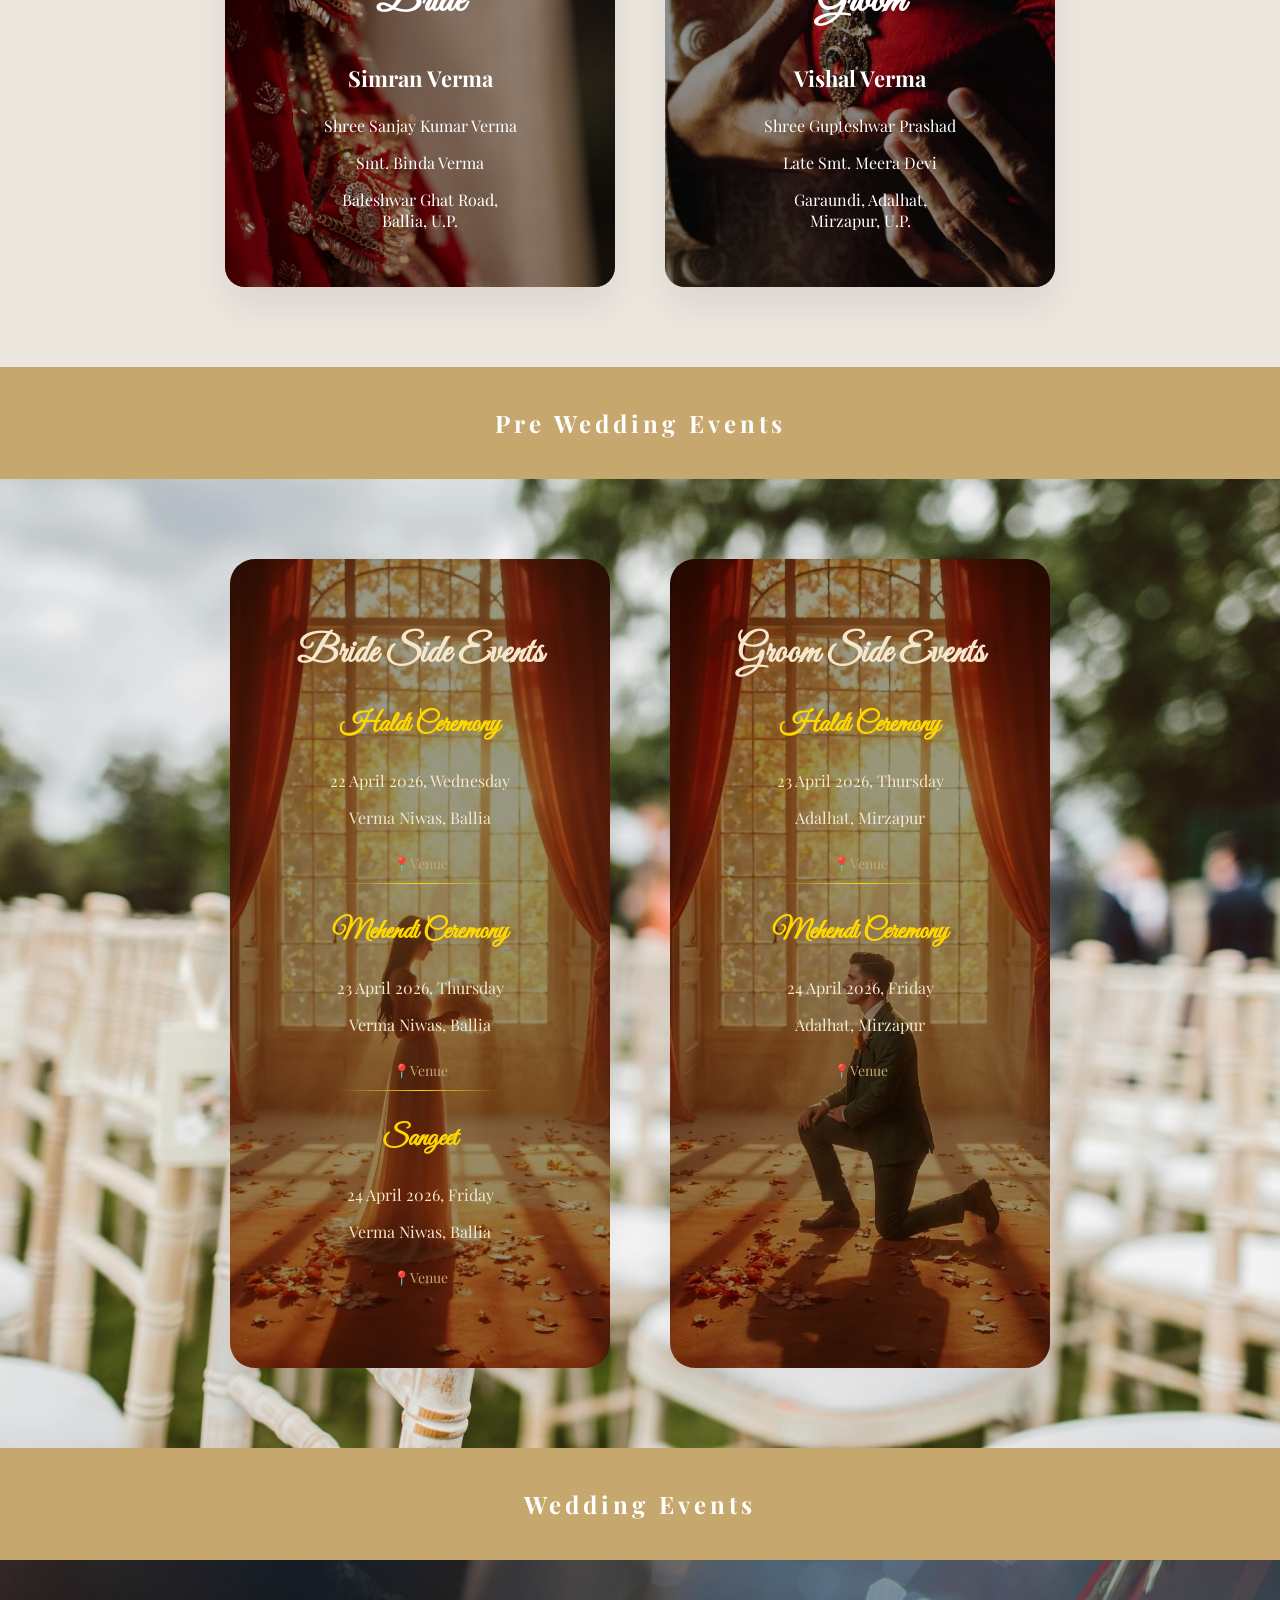
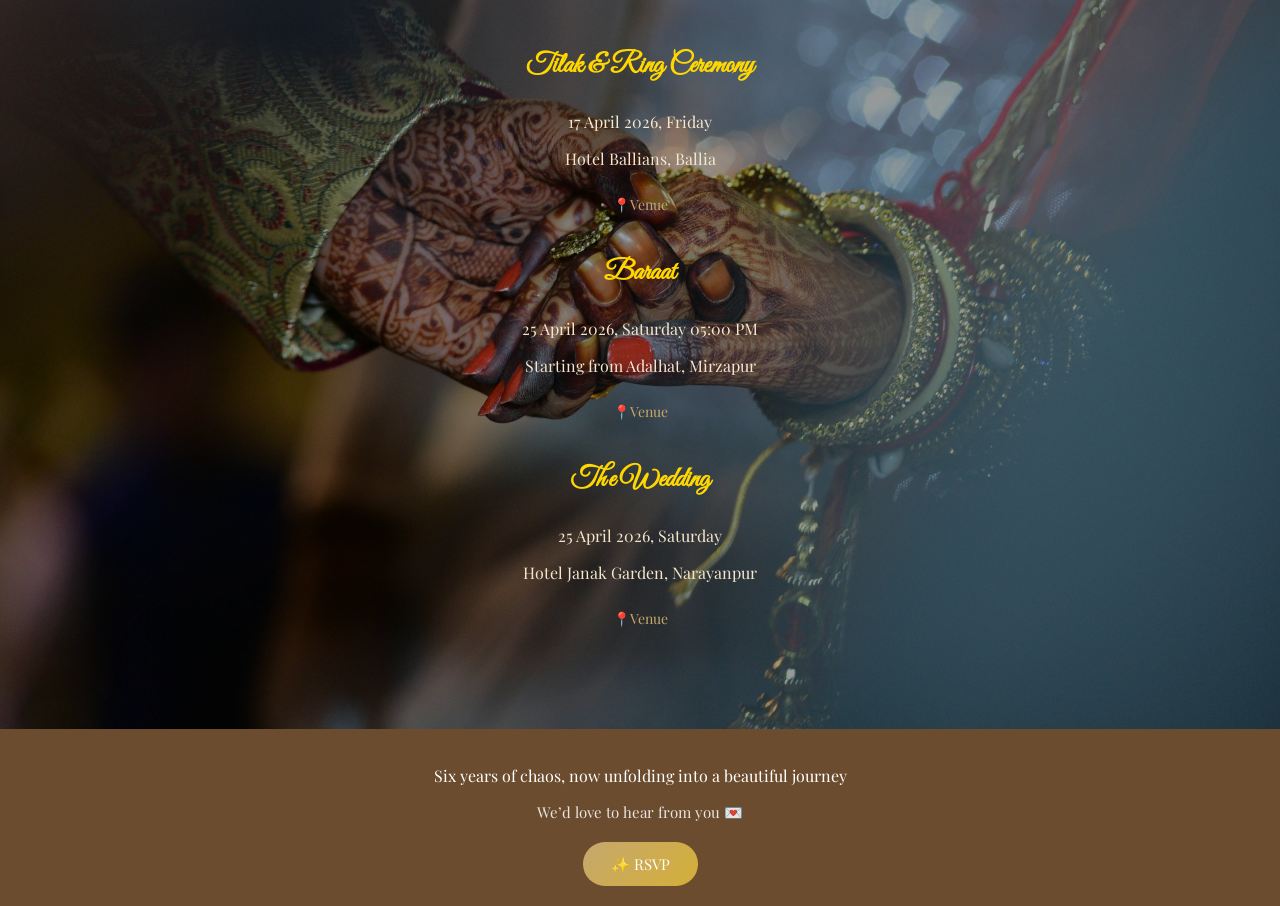
==== commit be27b38f: "Update index.html" ====
--- a/index.html
+++ b/index.html
@@ -58,7 +58,7 @@
         <h3>Simran Verma</h3>
         <p>Shree Sanjay Kumar Verma</p>
         <p>Smt. Binda Verma</p>
-        <p>Baleshwar Ghat Road,<br>Ballia, UP</p>
+        <p>Baleshwar Ghat Road,<br>Ballia, U.P.</p>
     </div>
 
     <div class="couple-box-groom">
@@ -66,7 +66,7 @@
         <h3>Vishal Verma</h3>
         <p>Shree Gupteshwar Prashad</p>
         <p>Late Smt. Meera Devi</p>
-        <p>Gaurandi, Adalhat,<br>Mirzapur, UP</p>
+        <p>Garaundi, Adalhat,<br>Mirzapur, U.P.</p>
     </div>
 </section>
 
--- a/style.css
+++ b/style.css
@@ -24,7 +24,6 @@
     justify-content: center;
     align-items: center;
     text-align: center;
-
     overflow: hidden;
 }
 
@@ -33,9 +32,9 @@
     content: "";
     position: absolute;
     inset: 0;
-
+    animation: zoomHero 2s infinite;
     background: url('images/wedding-image.jpg') center/cover no-repeat;
-
+    animation: zoomHero 12s ease-in-out infinite alternate;
     z-index: 0;
 }
 
@@ -499,8 +498,17 @@
     transition: all 0.3s ease;
 }
 
-/* Hover */ 
+/* Hover */
 .form-btn:hover {
     transform: translateY(-3px);
     box-shadow: 0 10px 25px rgba(0,0,0,0.3);
 }
+
+@keyframes zoomHero {
+    0% {
+        transform: scale(1);
+    }
+    100% {
+        transform: scale(1.15);
+    }
+}
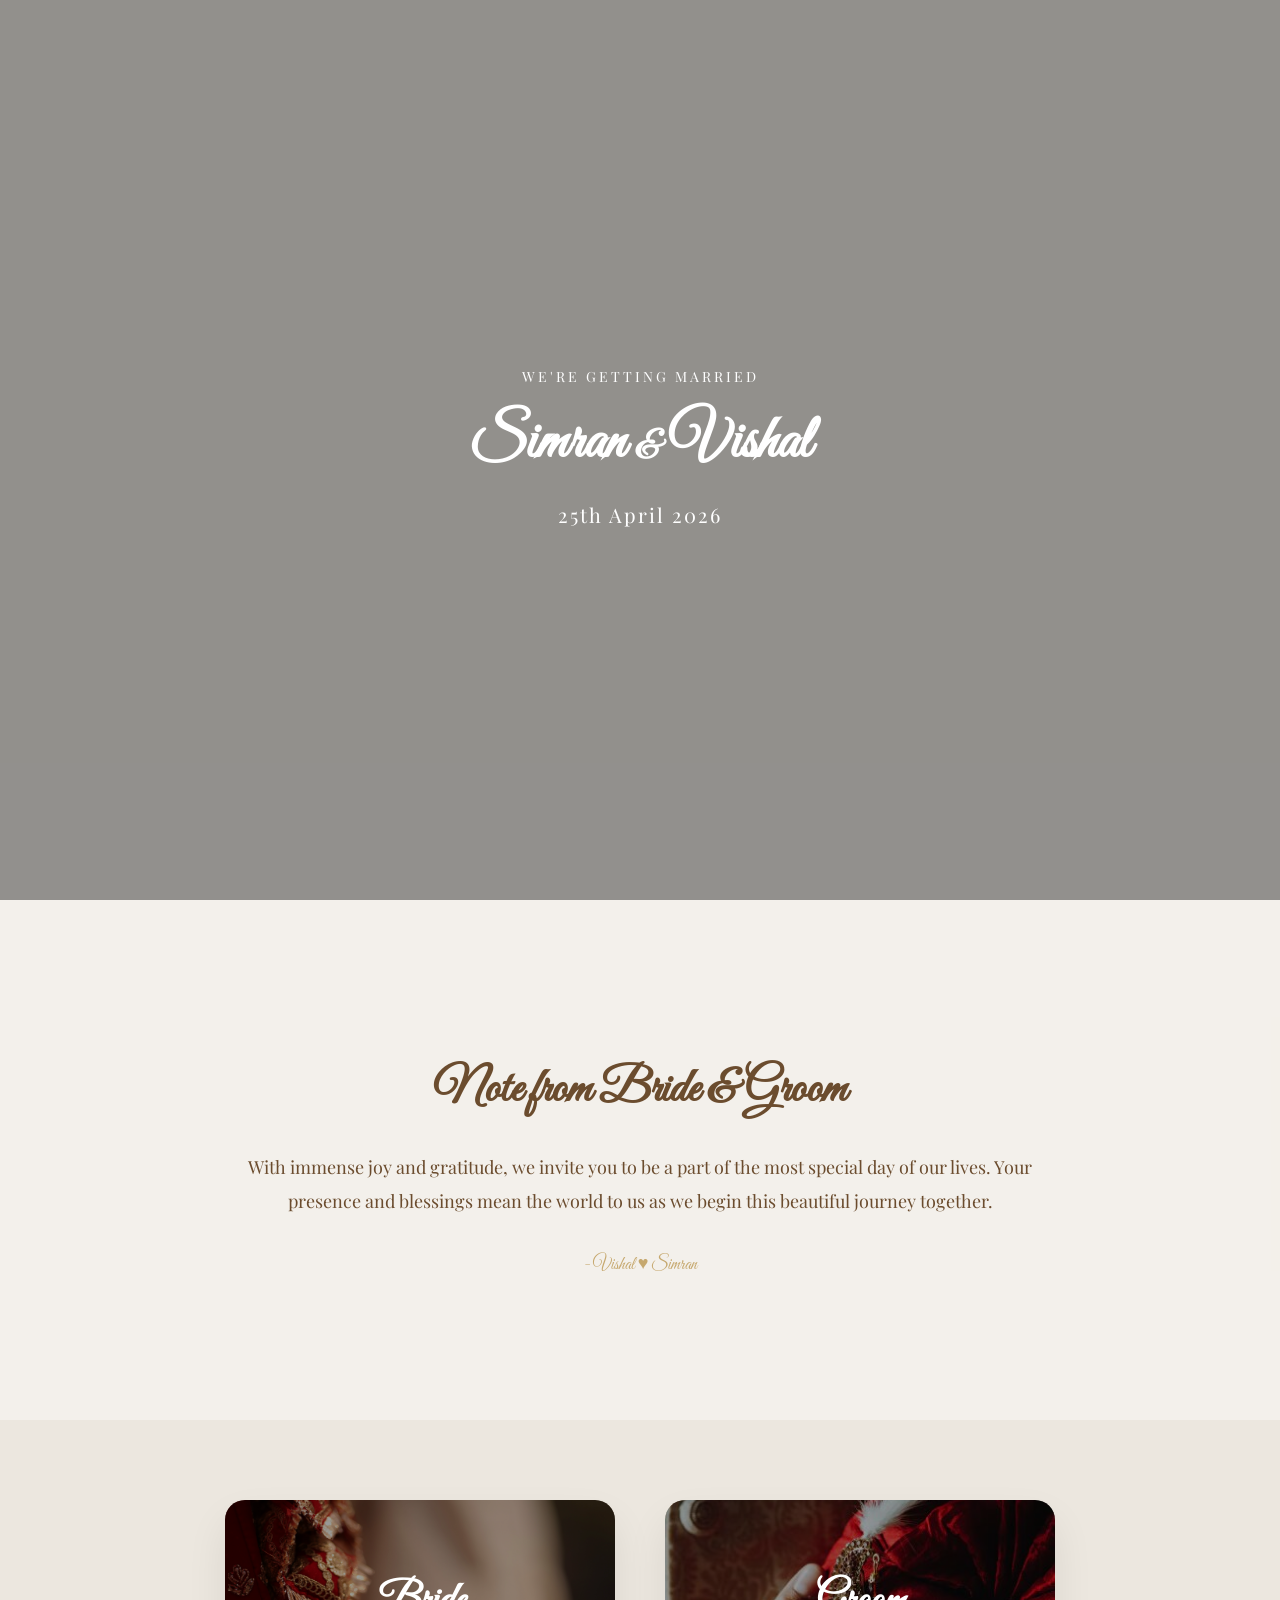
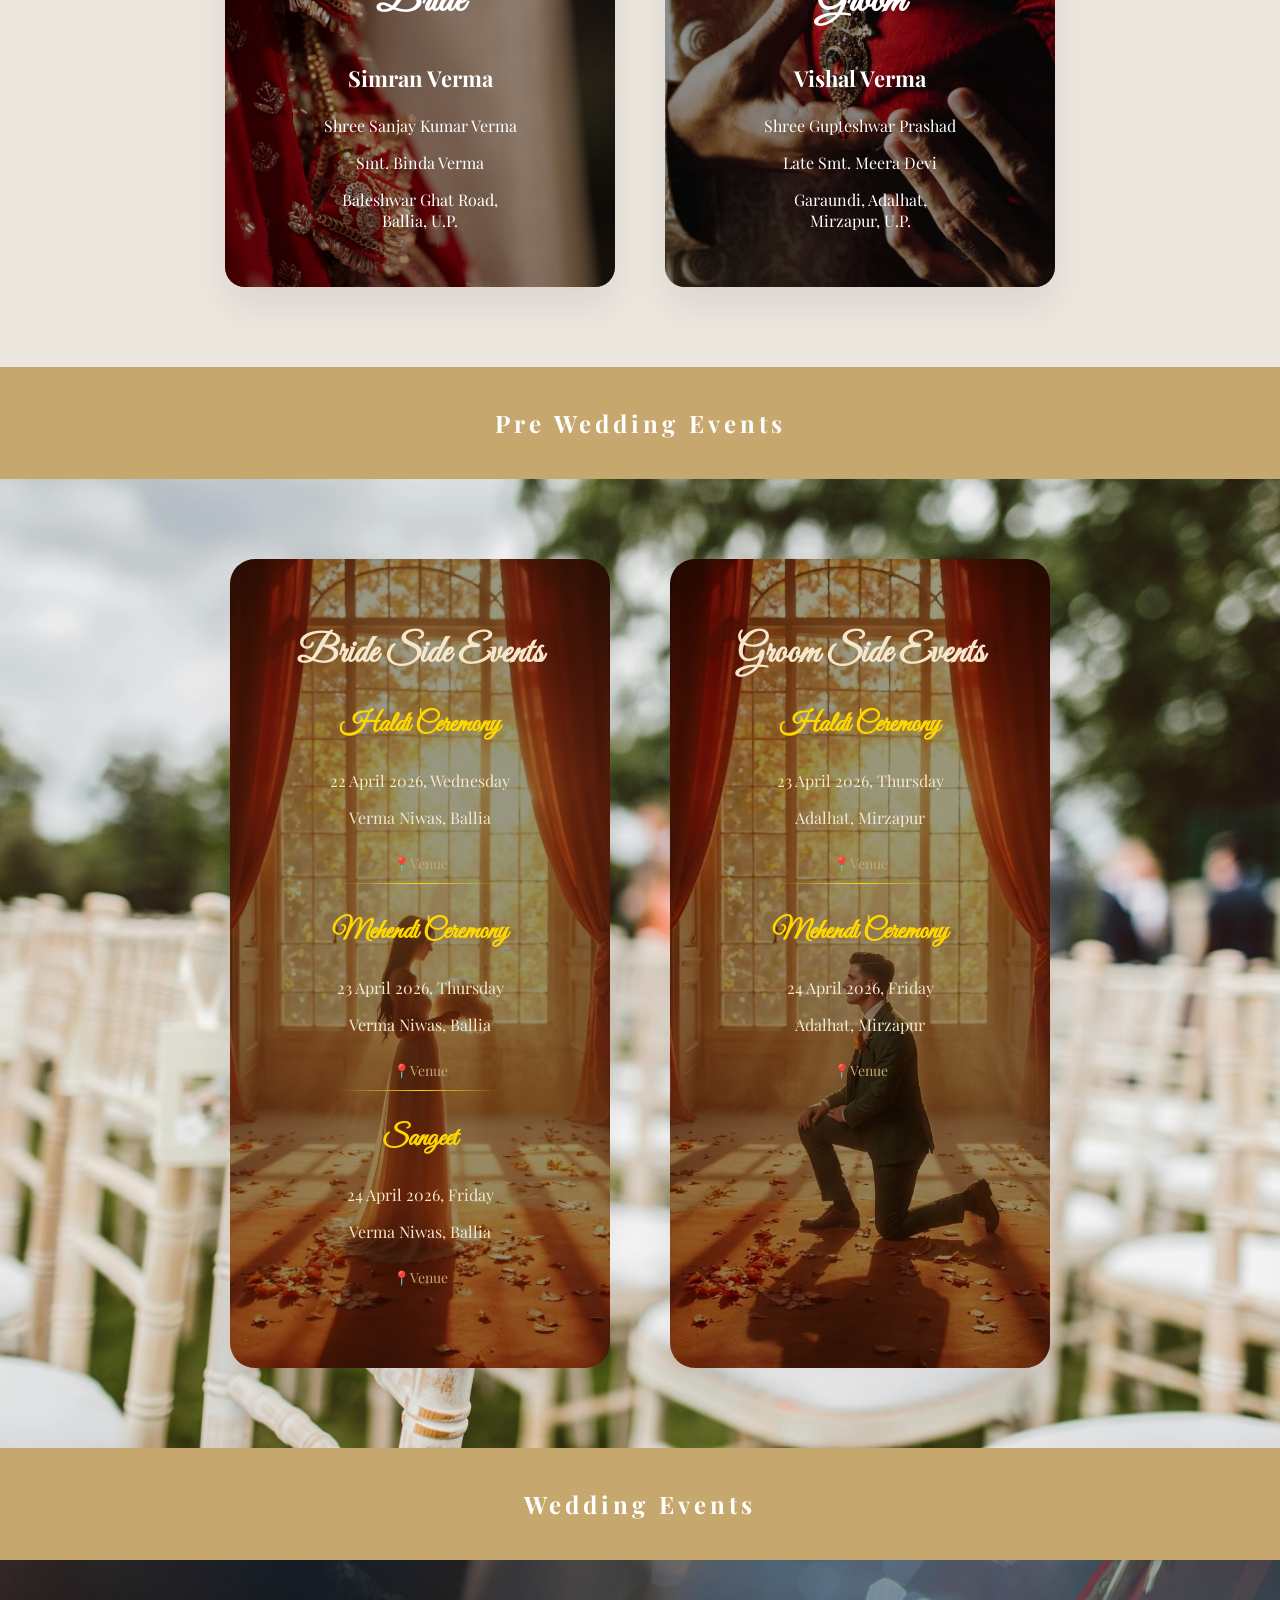
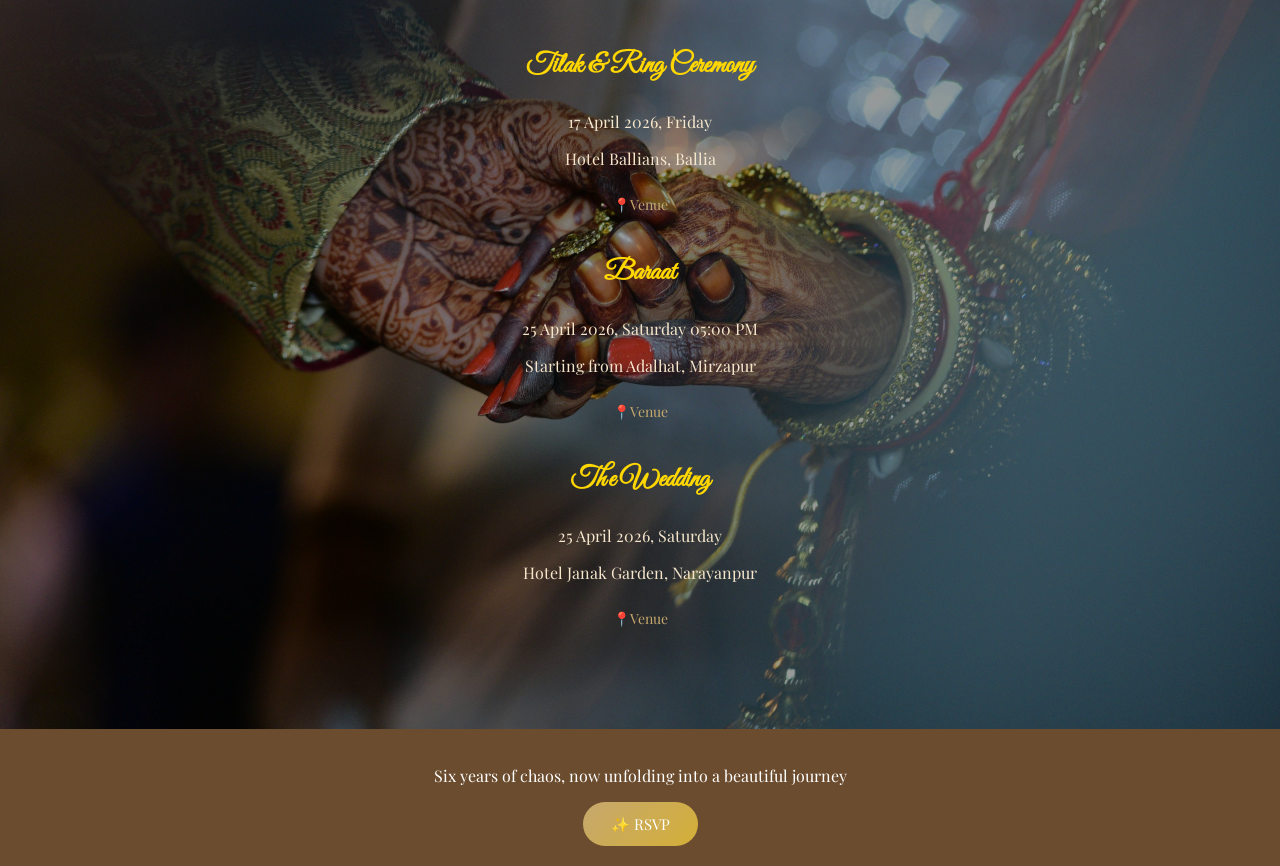
==== commit 3713f9bb: "Update index.html" ====
--- a/index.html
+++ b/index.html
@@ -186,8 +186,6 @@
 
 <footer>
     <p>Six years of chaos, now unfolding into a beautiful journey</p>
-    <p class="form-text">We’d love to hear from you 💌</p>
-
     <a href="https://forms.gle/QUXKWkHYwmwhKMMW7"
        target="_blank"
        class="form-btn">
